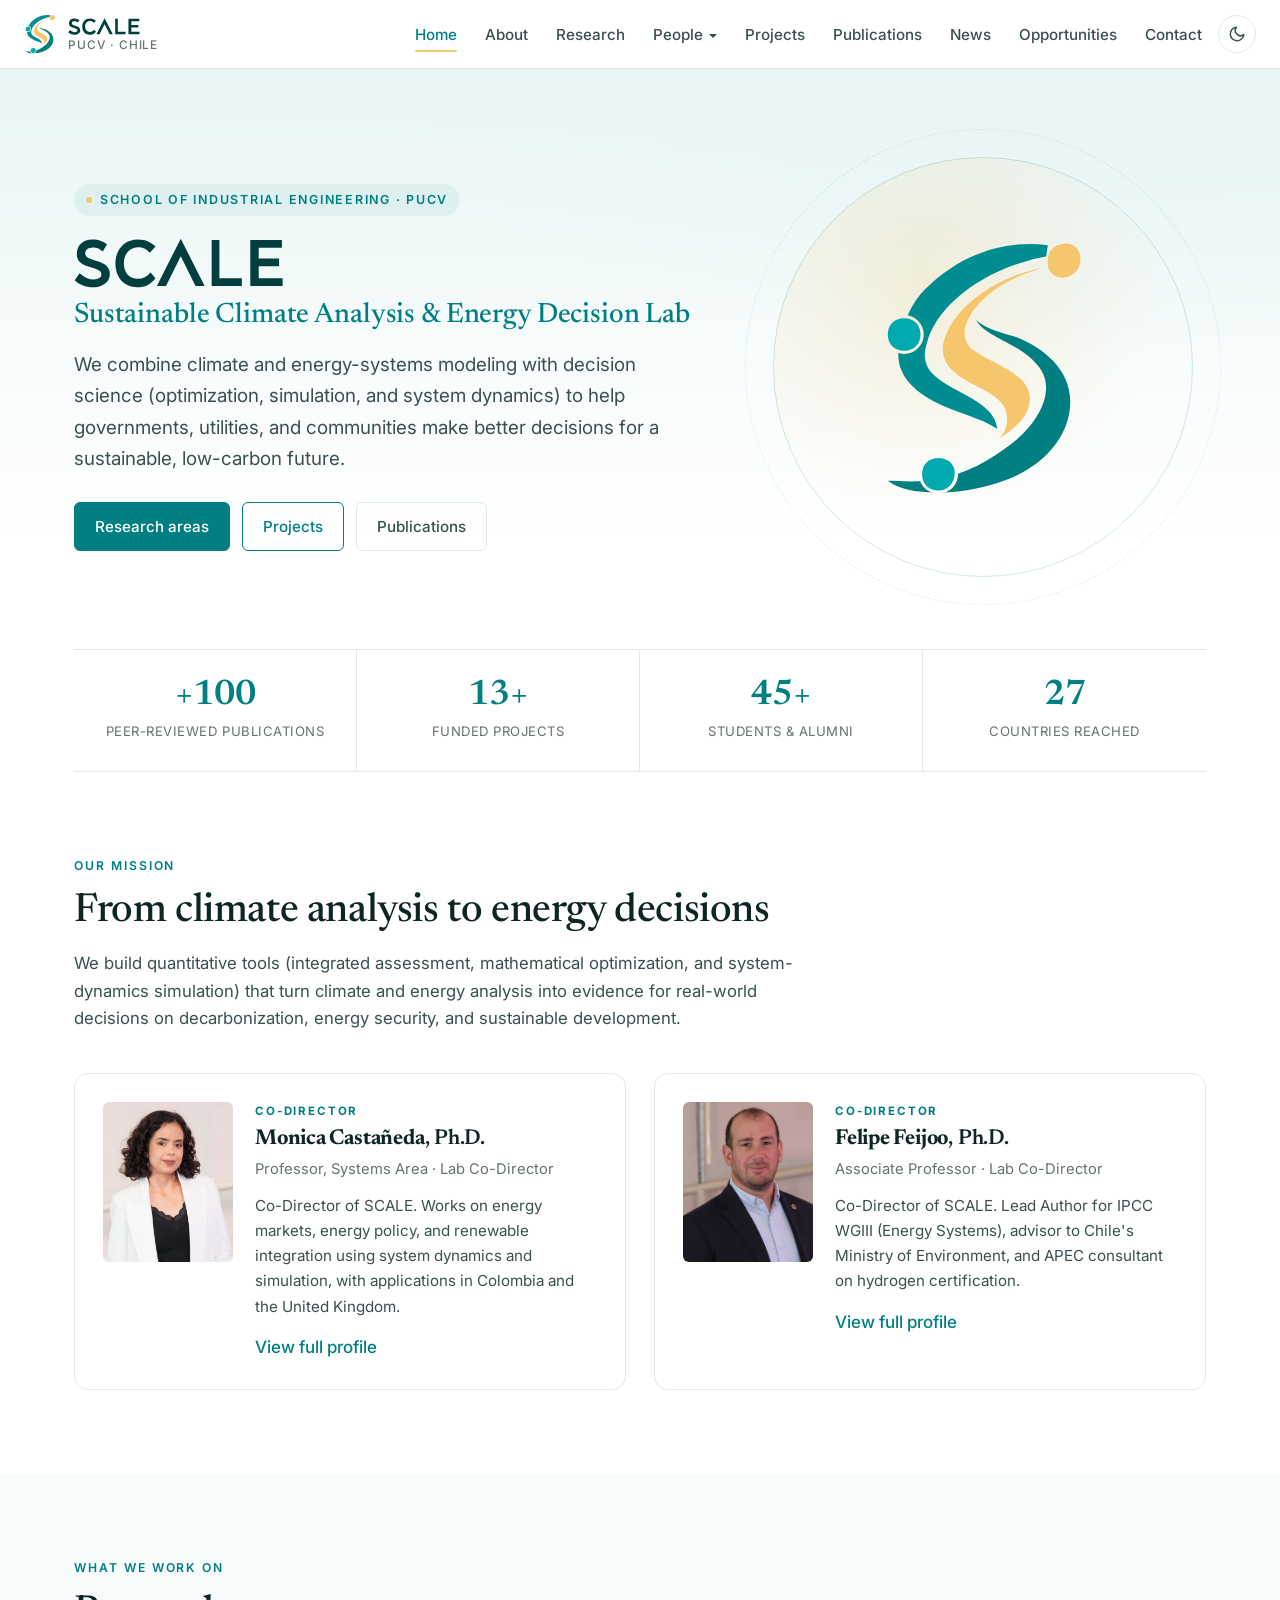
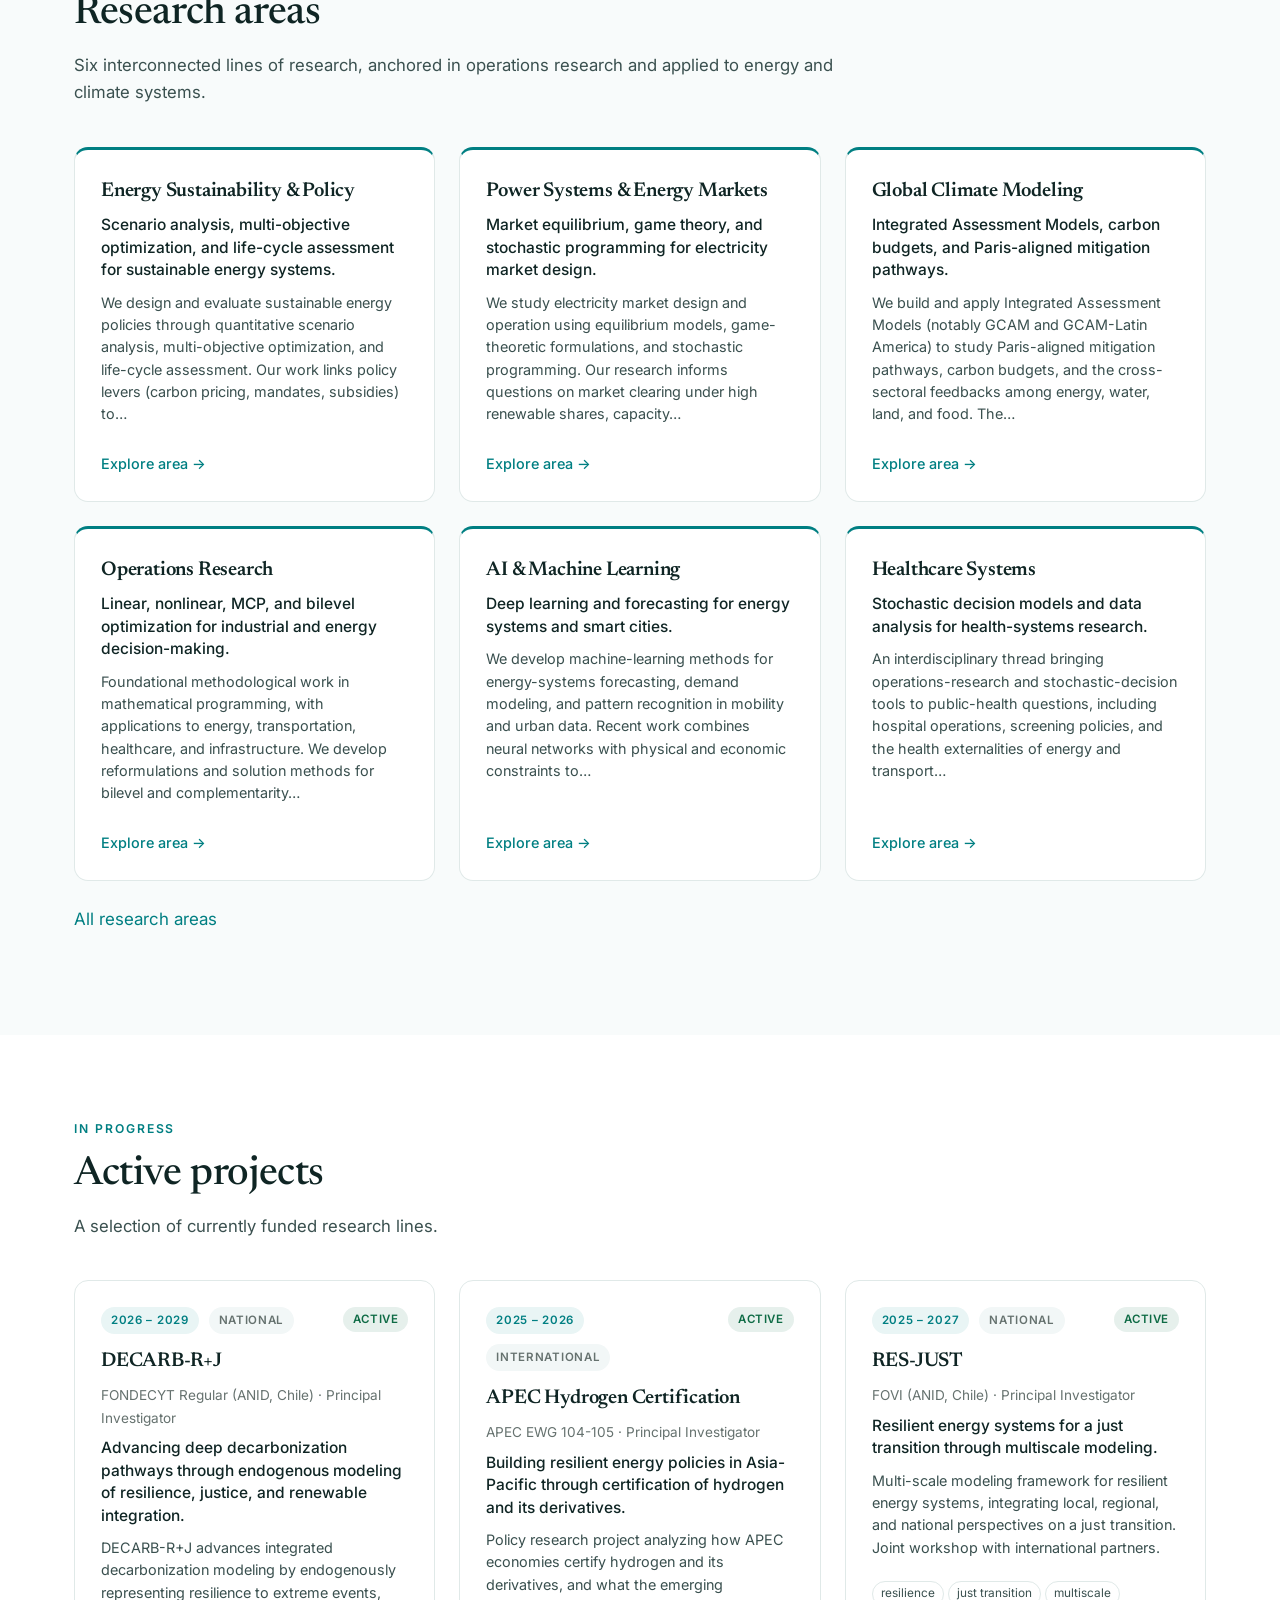
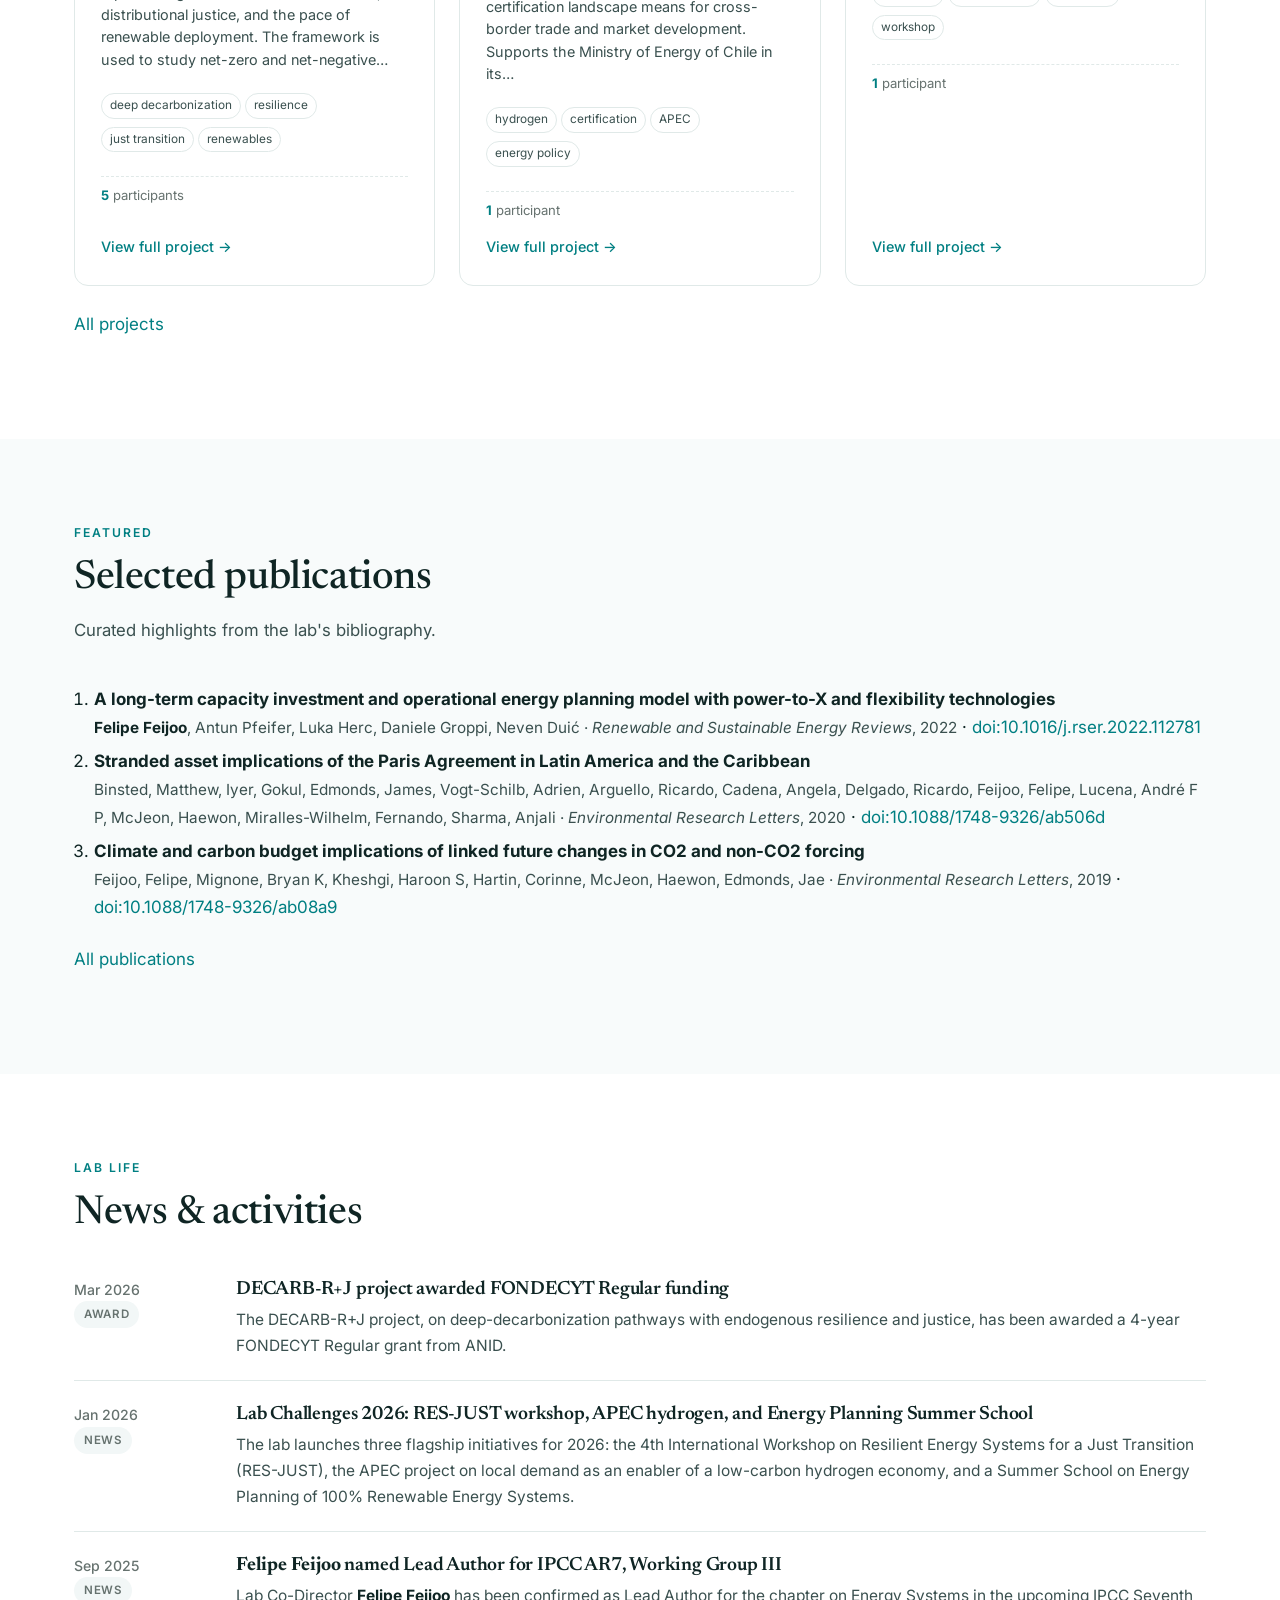
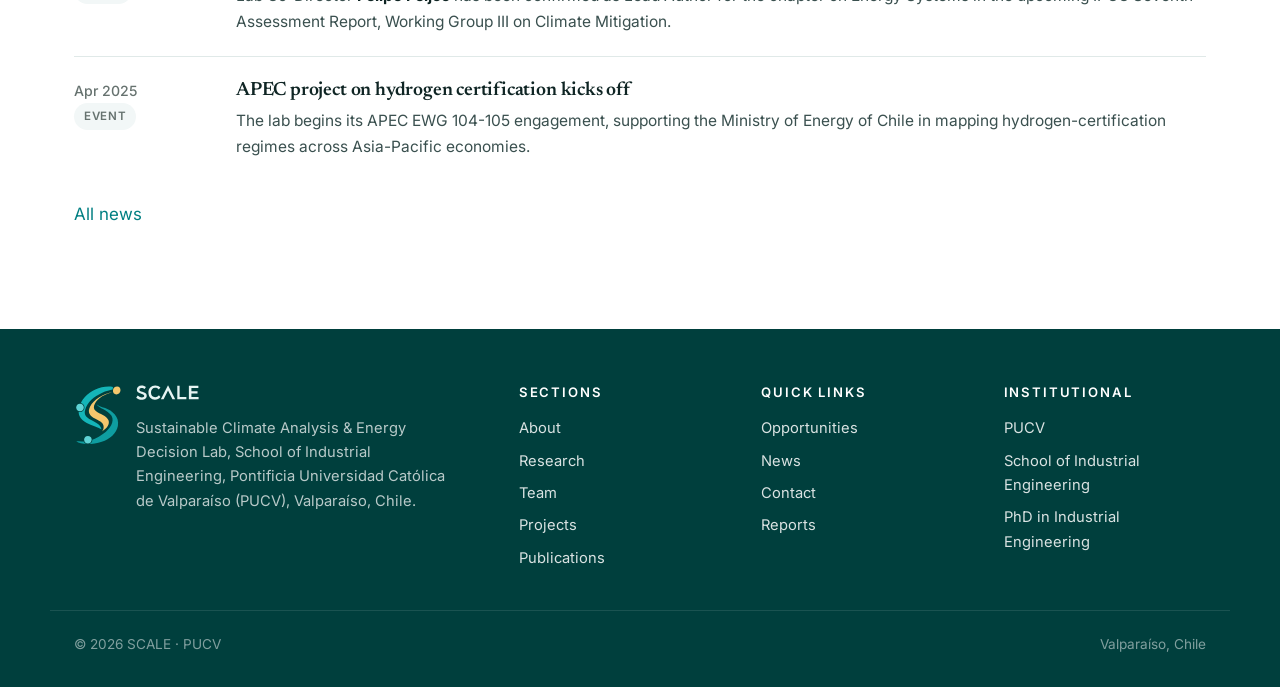
==== index.html @ 0c789cd9 "Compact collaborator/visiting cards; simplify Joaquín's title" ====
<!DOCTYPE html>
<!--
  SCALE | Sustainable Climate Analysis & Energy Decision Lab | Home
  ----------------------------------------------------------
  This is a static, GitHub-Pages-compatible website. To
  update content, edit the JSON / BibTeX files in /data and
  /publications.bib, /reports.bib. See README.md.

  HEADER and FOOTER are inlined on every page (search for
  "BEGIN SITE HEADER" / "BEGIN SITE FOOTER"). If you change
  the nav, update every page or use sed:
    sed -i 's|OLD|NEW|' *.html
-->
<html lang="en">
<head>
  <meta charset="UTF-8" />
  <meta http-equiv="X-UA-Compatible" content="IE=edge" />
  <meta name="viewport" content="width=device-width, initial-scale=1.0" />

  <script>/* Apply the saved or system theme before first paint */(function(){var t;try{t=localStorage.getItem("scale-theme")}catch(e){}if(t!=="light"&&t!=="dark"){t=window.matchMedia&&matchMedia("(prefers-color-scheme: dark)").matches?"dark":"light"}document.documentElement.setAttribute("data-theme",t)})();</script>
  <title>SCALE | Sustainable Climate Analysis &amp; Energy Decision Lab · PUCV, Chile</title>
  <meta name="description" content="SCALE (Sustainable Climate Analysis &amp; Energy Decision Lab) at PUCV, Chile. We turn climate and energy-systems analysis into evidence for better decisions on decarbonization, energy security, and sustainable development." />
  <meta name="author" content="SCALE · PUCV" />

  <meta property="og:title" content="SCALE | Sustainable Climate Analysis &amp; Energy Decision Lab · PUCV" />
  <meta property="og:description" content="Climate and energy analysis for better decisions. Co-Directors: Monica Castañeda and Felipe Feijoo." />
  <meta property="og:type" content="website" />
  <meta property="og:image" content="https://ecsm-lab.github.io/ECSNLAB-website/assets/images/og-image.png" />
  <meta property="og:url" content="https://ecsm-lab.github.io/ECSNLAB-website/" />
  <meta property="og:image:width" content="1200" />
  <meta property="og:image:height" content="630" />
  <meta name="twitter:card" content="summary_large_image" />

  <link rel="icon" type="image/svg+xml" href="assets/images/favicon.svg" />
  <link rel="icon" type="image/png" sizes="32x32" href="assets/images/favicon-32.png" />
  <link rel="apple-touch-icon" href="assets/images/apple-touch-icon.png" />

  <link rel="preconnect" href="https://fonts.googleapis.com" />
  <link rel="preconnect" href="https://fonts.gstatic.com" crossorigin />
  <link href="https://fonts.googleapis.com/css2?family=Newsreader:ital,opsz,wght@0,6..72,400;0,6..72,500;0,6..72,600;1,6..72,400&family=Inter:wght@300;400;500;600;700&family=JetBrains+Mono:wght@400;500&display=swap" rel="stylesheet" />

  <link rel="stylesheet" href="assets/css/style.css?v=20261020b" />
</head>
<body>

<!-- ============== BEGIN SITE HEADER ============== -->
<header class="site-header" id="top">
  <nav class="nav" aria-label="Primary">
    <a class="nav-brand" href="index.html">
      <img class="brand-logo only-light" src="assets/images/logo-mark.svg" alt="" aria-hidden="true" /><img class="brand-logo only-dark" src="assets/images/logo-mark-dark.svg" alt="" aria-hidden="true" />
      <span class="brand-block">
        <span class="brand-name"><img class="brand-wordmark only-light" src="assets/images/wordmark.svg" alt="SCALE" /><img class="brand-wordmark only-dark" src="assets/images/wordmark-dark.svg" alt="SCALE" /></span>
        <span class="brand-sub">PUCV · Chile</span>
      </span>
    </a>
    <button class="nav-toggle" id="nav-toggle" aria-expanded="false" aria-controls="nav-menu" aria-label="Open menu">
      <span></span><span></span><span></span>
    </button>
    <ul class="nav-menu" id="nav-menu">
      <li><a href="index.html">Home</a></li>
      <li><a href="about.html">About</a></li>
      <li><a href="research.html">Research</a></li>
      <li class="has-sub"><a href="team.html" aria-haspopup="true">People<span class="caret" aria-hidden="true"></span></a>
        <ul class="nav-sub">
          <li><a href="team.html">Team</a></li>
          <li><a href="team.html?view=collaborators">Collaborators</a></li>
          <li><a href="team.html?view=visiting">Visiting</a></li>
        </ul>
      </li>
      <li><a href="projects.html">Projects</a></li>
      <li><a href="publications.html">Publications</a></li>
      <li><a href="news.html">News</a></li>
      <li><a href="opportunities.html">Opportunities</a></li>
      <li><a href="contact.html">Contact</a></li>
    </ul>
  </nav>
</header>
<!-- ============== END SITE HEADER ============== -->

<main>

  <!-- ===== HERO ===== -->
  <section class="hero">
    <div class="container hero-grid">
      <div>
        <span class="hero-eyebrow">School of Industrial Engineering · PUCV</span>
        <h1>
          <img class="hero-wordmark only-light" src="assets/images/wordmark.svg" alt="SCALE" /><img class="hero-wordmark only-dark" src="assets/images/wordmark-dark.svg" alt="SCALE" />
          <span class="lab-mark">Sustainable Climate Analysis &amp; Energy Decision Lab</span>
        </h1>
        <p class="hero-lede">
          We combine climate and energy-systems modeling with decision
          science (optimization, simulation, and system dynamics) to help
          governments, utilities, and communities make better decisions for a
          sustainable, low-carbon future.
        </p>
        <div class="hero-actions">
          <a class="btn btn-primary" href="research.html">Research areas</a>
          <a class="btn" href="projects.html">Projects</a>
          <a class="btn btn-ghost" href="publications.html">Publications</a>
        </div>
      </div>
      <div class="hero-art">
        <div class="hero-art-circle">
          <img class="hero-art-logo only-light" src="assets/images/logo-mark.svg" alt="SCALE logo" /><img class="hero-art-logo only-dark" src="assets/images/logo-mark-dark.svg" alt="SCALE logo" />
        </div>
      </div>
    </div>
  </section>

  <!-- ===== STATS ===== -->
  <div class="container" style="padding-top:0;padding-bottom:0">
    <div class="stats" id="stats-strip"></div>
  </div>

  <!-- ===== MISSION + LEADERSHIP ===== -->
  <section class="section">
    <div class="container">
      <div class="section-head">
        <p class="section-eyebrow">Our mission</p>
        <h2 class="section-title">From climate analysis to energy decisions</h2>
        <p class="section-sub">
          We build quantitative tools (integrated assessment, mathematical
          optimization, and system-dynamics simulation) that turn climate and
          energy analysis into evidence for real-world decisions on
          decarbonization, energy security, and sustainable development.
        </p>
      </div>
      <div id="leadership" class="leadership"></div>
    </div>
  </section>

  <!-- ===== RESEARCH AREAS ===== -->
  <section class="section section-alt">
    <div class="container">
      <div class="section-head">
        <p class="section-eyebrow">What we work on</p>
        <h2 class="section-title">Research areas</h2>
        <p class="section-sub">
          Six interconnected lines of research, anchored in operations
          research and applied to energy and climate systems.
        </p>
      </div>
      <div id="home-research-areas" class="cards cols-3"></div>
      <p style="margin-top:24px"><a class="readmore" href="research.html">All research areas</a></p>
    </div>
  </section>

  <!-- ===== FEATURED PROJECTS ===== -->
  <section class="section">
    <div class="container">
      <div class="section-head">
        <p class="section-eyebrow">In progress</p>
        <h2 class="section-title">Active projects</h2>
        <p class="section-sub">
          A selection of currently funded research lines.
        </p>
      </div>
      <div id="home-projects" class="cards"></div>
      <p style="margin-top:24px"><a class="readmore" href="projects.html">All projects</a></p>
    </div>
  </section>

  <!-- ===== SELECTED PUBLICATIONS ===== -->
  <section class="section section-alt">
    <div class="container">
      <div class="section-head">
        <p class="section-eyebrow">Featured</p>
        <h2 class="section-title">Selected publications</h2>
        <p class="section-sub">
          Curated highlights from the lab's bibliography.
        </p>
      </div>
      <div id="selected-papers"></div>
      <p style="margin-top:24px"><a class="readmore" href="publications.html">All publications</a></p>
    </div>
  </section>

  <!-- ===== NEWS ===== -->
  <section class="section">
    <div class="container">
      <div class="section-head">
        <p class="section-eyebrow">Lab life</p>
        <h2 class="section-title">News &amp; activities</h2>
      </div>
      <div id="home-news"></div>
      <p style="margin-top:18px"><a class="readmore" href="news.html">All news</a></p>
    </div>
  </section>

</main>

<!-- ============== BEGIN SITE FOOTER ============== -->
<footer class="site-footer" id="contact">
  <div class="container footer-grid">
    <div class="footer-brand">
      <img class="footer-logo" src="assets/images/logo-mark-dark.svg" alt="" aria-hidden="true" />
      <div>
        <h3><img class="footer-wordmark" src="assets/images/wordmark-dark.svg" alt="SCALE" /></h3>
        <p>Sustainable Climate Analysis &amp; Energy Decision Lab, School of Industrial Engineering, Pontificia Universidad Católica de Valparaíso (PUCV), Valparaíso, Chile.</p>
      </div>
    </div>
    <div>
      <h3>Sections</h3>
      <ul class="foot-links">
        <li><a href="about.html">About</a></li>
        <li><a href="research.html">Research</a></li>
        <li><a href="team.html">Team</a></li>
        <li><a href="projects.html">Projects</a></li>
        <li><a href="publications.html">Publications</a></li>
      </ul>
    </div>
    <div>
      <h3>Quick links</h3>
      <ul class="foot-links">
        <li><a href="opportunities.html">Opportunities</a></li>
        <li><a href="news.html">News</a></li>
        <li><a href="contact.html">Contact</a></li>
        <li><a href="reports.html">Reports</a></li>
      </ul>
    </div>
    <div>
      <h3>Institutional</h3>
      <ul class="foot-links">
        <li><a href="https://www.pucv.cl/" target="_blank" rel="noopener">PUCV</a></li>
        <li><a href="http://eii.pucv.cl/" target="_blank" rel="noopener">School of Industrial Engineering</a></li>
        <li><a href="https://eii.pucv.cl/estudia-con-nosotros/postgrado/doctorado-en-ingenieria-industrial/" target="_blank" rel="noopener">PhD in Industrial Engineering</a></li>
      </ul>
    </div>
  </div>
  <div class="container foot-bottom">
    <span>© <span id="year"></span> SCALE · PUCV</span>
    <span>Valparaíso, Chile</span>
  </div>
</footer>
<!-- ============== END SITE FOOTER ============== -->

<a href="#top" class="to-top" id="to-top" aria-label="Back to top">↑</a>

<script src="assets/js/main.js?v=20261020b"></script>
<script src="assets/js/bibtex.js?v=20261020b"></script>
<script src="assets/js/renderers.js?v=20261020b"></script>
<script>
(function () {
  if (typeof ECSRender === 'undefined') {
    var html = '<p style="color:#c53030;padding:14px;border-left:3px solid #c53030;background:#fff5f5">' +
      '<strong>renderers.js failed to load.</strong> Hard-refresh with Ctrl+Shift+R, or open ' +
      '<a href="diagnose.html">diagnose.html</a>.</p>';
    var ids = ['stats-strip','leadership','home-research-areas','home-projects','selected-papers','home-news'];
    ids.forEach(function (id) { var el = document.getElementById(id); if (el) el.innerHTML = html; });
    return;
  }
  try {
    ECSRender.stats('#stats-strip');
    ECSRender.leadership('#leadership');
    ECSRender.researchAreas('#home-research-areas', 6);
    ECSRender.projects('#home-projects', { featured: 3 });
    ECSRender.selectedPapers('#selected-papers');
    ECSRender.news('#home-news', 4);
  } catch (e) {
    console.error('[ECS home] render error:', e);
    var el = document.getElementById('leadership');
    if (el) el.innerHTML = '<p style="color:#c53030">Render error: ' + e.message + '</p>';
  }
})();
</script>
</body>
</html>
---- assets/css/style.css ----
/* =========================================================================
   SCALE — main stylesheet
   Modern · minimalist · academic. Palette taken from the SCALE logo:
   deep teal ink, turquoise ribbons and a gold accent. No frameworks;
   vanilla CSS only.
   ========================================================================= */

:root {
  /* Brand palette — pulled from the SCALE logo */
  --brand:        #007F82;     /* turquoise (lower ribbon) — links, buttons */
  --brand-700:    #005E61;     /* hover / dark */
  --brand-900:    #003F3D;     /* deep teal from the wordmark — footer, ink */
  --brand-bright: #00AAAE;     /* light turquoise (nodes) — decorative only */
  --brand-50:     #E9F5F5;     /* tinted backgrounds */
  --brand-100:    #CDE9E9;
  --gold:         #F5C66C;     /* gold ribbon — decorative accents */
  --accent:       #00686B;     /* secondary teal for tags / pills */
  --accent-amber: #8C6214;     /* darkened gold, readable as text on white */

  /* Neutrals (slightly teal-tinted) */
  --ink:          #0F2524;     /* body copy */
  --ink-soft:     #3A504F;     /* secondary copy */
  --ink-muted:    #66726F;
  --line:         #E0E9E8;
  --bg:           #FFFFFF;
  --bg-alt:       #F8FBFB;
  --bg-tint:      #F2F7F7;

  /* Surfaces that need their own value in dark mode */
  --on-brand:     #FFFFFF;     /* text on brand-coloured buttons */
  --header-bg:    rgba(255,255,255,0.96);
  --footer-bg:    var(--brand-900);
  --code-bg:      #0F2524;
  --code-ink:     #E1ECEB;
  --status-active: #0E6B45;

  /* Typography */
  --serif: "Newsreader", Georgia, "Times New Roman", serif;
  --sans:  "Inter", -apple-system, BlinkMacSystemFont, "Segoe UI", Roboto, Oxygen, Cantarell, sans-serif;
  --mono:  "JetBrains Mono", ui-monospace, SFMono-Regular, Menlo, monospace;

  /* Layout */
  --container: 1180px;
  --container-narrow: 880px;
  --radius: 6px;
  --radius-lg: 14px;
  --shadow-sm: 0 1px 2px rgba(15, 37, 36, 0.04), 0 1px 3px rgba(15, 37, 36, 0.06);
  --shadow:    0 4px 14px rgba(15, 37, 36, 0.06), 0 1px 3px rgba(15, 37, 36, 0.04);
}

/* Dark theme. The inline script in each page's <head> sets data-theme on
   <html> from the visitor's saved choice or their system preference. */
:root[data-theme="dark"] {
  color-scheme: dark;
  --brand:        #3CC2C5;
  --brand-700:    #7BD9DB;
  --brand-50:     #12302F;
  --brand-100:    #1C4443;
  --accent:       #5FD3D5;
  --accent-amber: #F5C66C;

  --ink:          #E3EEED;
  --ink-soft:     #B4C6C4;
  --ink-muted:    #8DA19F;
  --line:         #233A39;
  --bg:           #0E1A1A;
  --bg-alt:       #112120;
  --bg-tint:      #172A29;

  --on-brand:     #062625;
  --header-bg:    rgba(14,26,26,0.94);
  --footer-bg:    #072423;
  --code-bg:      #071312;
  --code-ink:     #D5E6E4;
  --status-active: #5FD39A;

  --shadow-sm: 0 1px 2px rgba(0,0,0,0.30), 0 1px 3px rgba(0,0,0,0.25);
  --shadow:    0 4px 14px rgba(0,0,0,0.35), 0 1px 3px rgba(0,0,0,0.25);
}
:root { color-scheme: light; }

/* Dark-mode tweaks for a few decorative surfaces. */
:root[data-theme="dark"] .self { background: linear-gradient(transparent 62%, rgba(60,194,197,0.22) 62%); }
:root[data-theme="dark"] .hero-art-circle { background: radial-gradient(circle at 35% 30%, rgba(20,181,184,0.16), transparent 62%); }
:root[data-theme="dark"] .hero-art-circle::before,
:root[data-theme="dark"] .hero-art-circle::after { border-color: rgba(60,194,197,0.22); }

/* Logo artwork: each image exists in a light and a dark version. */
.only-dark { display: none !important; }
:root[data-theme="dark"] .only-light { display: none !important; }
:root[data-theme="dark"] .only-dark  { display: block !important; }

/* =========================================================================
   Reset & base
   ========================================================================= */
* { box-sizing: border-box; }
html { -webkit-text-size-adjust: 100%; scroll-behavior: smooth; }
body {
  margin: 0;
  background: var(--bg);
  color: var(--ink);
  font-family: var(--sans);
  font-size: 17px;
  line-height: 1.65;
  -webkit-font-smoothing: antialiased;
  text-rendering: optimizeLegibility;
}
img { max-width: 100%; display: block; }
a { color: var(--brand); text-decoration: none; transition: color 0.15s ease; }
a:hover { color: var(--brand-700); text-decoration: underline; text-underline-offset: 3px; }
button { font: inherit; cursor: pointer; }
code, pre { font-family: var(--mono); font-size: 0.92em; }
code { background: var(--bg-tint); padding: 0.1em 0.4em; border-radius: 3px; }

h1, h2, h3, h4, h5 {
  font-family: var(--serif);
  font-weight: 500;
  letter-spacing: -0.01em;
  color: var(--ink);
  line-height: 1.2;
  margin: 0 0 0.5em;
}
h1 { font-size: clamp(2.2rem, 4.2vw + 0.5rem, 3.6rem); font-weight: 500; }
h2 { font-size: clamp(1.7rem, 2vw + 0.7rem, 2.3rem); }
h3 { font-size: clamp(1.25rem, 0.7vw + 1rem, 1.5rem); font-weight: 600; }
h4 { font-size: 1.1rem; font-weight: 600; }
p { margin: 0 0 1em; }

.container { max-width: var(--container); margin: 0 auto; padding: 0 24px; }
.container-narrow { max-width: var(--container-narrow); margin: 0 auto; padding: 0 24px; }

/* In-prose bold for the lab leadership names. The JS adds <strong class="lead-name"> too. */
.lead-name, strong.lead-name { font-weight: 700; color: var(--ink); }

/* =========================================================================
   Site header / nav
   ========================================================================= */
.site-header {
  position: sticky; top: 0; z-index: 60;
  background: var(--header-bg);
  backdrop-filter: saturate(140%) blur(8px);
  -webkit-backdrop-filter: saturate(140%) blur(8px);
  border-bottom: 1px solid var(--line);
}
.nav {
  display: flex; align-items: center; justify-content: space-between;
  gap: 16px; padding: 14px 24px;
}
.nav-brand {
  display: flex; align-items: center; gap: 12px;
  color: var(--ink); text-decoration: none;
}
.nav-brand:hover { text-decoration: none; color: var(--brand); }
.brand-logo { width: 32px; height: 40px; flex: 0 0 32px; }
.brand-block { display: flex; flex-direction: column; line-height: 1.15; }
.brand-name {
  font-family: var(--sans); font-weight: 700;
  font-size: 1.15rem; letter-spacing: 0.12em; color: var(--brand-900);
}
.brand-wordmark { display: block; height: 17px; width: auto; margin: 2px 0 4px; }
.brand-sub {
  font-size: 0.74rem; color: var(--ink-muted); letter-spacing: 0.08em;
  text-transform: uppercase; font-weight: 500;
}

.nav-menu {
  order: 2;
  display: flex; gap: 28px; list-style: none; margin: 0 0 0 auto; padding: 0;
}
.nav-menu a {
  color: var(--ink-soft); font-weight: 500; font-size: 0.95rem;
  padding: 6px 0; position: relative;
  text-decoration: none;
}
.nav-menu a:hover { color: var(--brand); }
.nav-menu a.is-active { color: var(--brand); }
.nav-menu a.is-active::after {
  content: ""; position: absolute; left: 0; right: 0; bottom: -2px;
  height: 2px; background: var(--gold); border-radius: 2px;
}
/* "People" dropdown (Team / Collaborators / Visiting) */
.nav-menu .has-sub { position: relative; }
.nav-menu .caret {
  display: inline-block; margin-left: 6px; vertical-align: 2px;
  border: 4px solid transparent; border-top-color: currentColor; border-bottom: 0;
}
.nav-sub {
  position: absolute; top: calc(100% + 10px); left: -16px; z-index: 60;
  min-width: 180px; margin: 0; padding: 8px 0; list-style: none;
  background: var(--bg); border: 1px solid var(--line); border-radius: 8px;
  box-shadow: var(--shadow-sm);
  opacity: 0; visibility: hidden; transform: translateY(4px);
  transition: opacity 0.15s ease, transform 0.15s ease, visibility 0.15s;
}
.nav-sub::before {
  content: ""; position: absolute; left: 0; right: 0; top: -12px; height: 12px;
}
.has-sub:hover > .nav-sub,
.has-sub:focus-within > .nav-sub { opacity: 1; visibility: visible; transform: none; }
.nav-menu .nav-sub a { display: block; padding: 8px 16px; white-space: nowrap; }
.nav-menu .nav-sub a.is-active::after { display: none; }

.theme-toggle {
  order: 3;
  width: 38px; height: 38px; flex: 0 0 38px;
  display: grid; place-items: center; padding: 0;
  background: transparent; color: var(--ink-soft);
  border: 1px solid var(--line); border-radius: 50%;
  transition: color 0.15s ease, border-color 0.15s ease, background 0.15s ease;
}
.theme-toggle:hover { color: var(--brand); border-color: var(--brand); }
.theme-toggle svg { width: 18px; height: 18px; }
.theme-toggle .icon-sun { display: none; }
:root[data-theme="dark"] .theme-toggle .icon-sun  { display: block; }
:root[data-theme="dark"] .theme-toggle .icon-moon { display: none; }

.nav-toggle {
  display: none; width: 38px; height: 38px;
  background: transparent; border: 1px solid var(--line); border-radius: 6px;
  padding: 0; align-items: center; justify-content: center;
}
.nav-toggle span {
  display: block; width: 18px; height: 2px; background: var(--ink); margin: 2px 0;
}

@media (max-width: 900px) {
  .nav-toggle { display: flex; flex-direction: column; order: 1; }
  .theme-toggle { order: 0; margin-left: auto; }
  .nav-menu {
    position: absolute; top: 100%; left: 0; right: 0;
    flex-direction: column; gap: 0; padding: 8px 0;
    background: var(--bg); border-bottom: 1px solid var(--line);
    box-shadow: var(--shadow-sm);
    transform: translateY(-12px); opacity: 0; pointer-events: none;
    transition: opacity 0.15s ease, transform 0.15s ease;
  }
  .nav-menu.open { opacity: 1; transform: translateY(0); pointer-events: auto; }
  .nav-menu li { border-top: 1px solid var(--line); }
  .nav-menu a { display: block; padding: 14px 24px; }
  .nav-sub {
    position: static; min-width: 0; padding: 0;
    background: transparent; border: 0; border-radius: 0; box-shadow: none;
    opacity: 1; visibility: visible; transform: none;
  }
  .nav-sub::before { display: none; }
  .nav-menu .nav-sub a { padding: 12px 24px 12px 44px; }
}

/* =========================================================================
   Hero
   ========================================================================= */
.hero {
  position: relative;
  padding: 88px 0 72px;
  overflow: hidden;
  background:
    linear-gradient(180deg, var(--brand-50) 0%, transparent 80%),
    radial-gradient(1200px 500px at 90% -10%, rgba(0, 127, 130, 0.10), transparent 70%);
}
.hero-grid {
  display: grid;
  grid-template-columns: minmax(0, 1.4fr) minmax(0, 1fr);
  gap: 60px; align-items: center;
}
.hero-eyebrow {
  display: inline-flex; align-items: center; gap: 8px;
  font-size: 0.78rem; letter-spacing: 0.14em; text-transform: uppercase;
  color: var(--brand); font-weight: 600;
  background: rgba(0,127,130,0.07); padding: 6px 12px; border-radius: 999px;
  margin-bottom: 22px;
}
.hero-eyebrow::before {
  content: ""; width: 6px; height: 6px; border-radius: 50%; background: var(--gold);
}
.hero h1 {
  font-size: clamp(2.4rem, 4.8vw, 3.8rem);
  letter-spacing: -0.02em; margin: 0 0 16px;
}
.hero-wordmark { display: block; height: 0.82em; width: auto; margin-bottom: 4px; }
.hero h1 .lab-mark {
  color: var(--brand); display: block;
  font-size: 0.46em; line-height: 1.25; letter-spacing: -0.005em; margin-top: 10px;
}
.hero-lede {
  font-size: 1.18rem; color: var(--ink-soft); margin-bottom: 28px;
  max-width: 56ch;
}
.hero-actions { display: flex; flex-wrap: wrap; gap: 12px; }
.hero-art {
  display: flex; align-items: center; justify-content: center;
  position: relative;
}
.hero-art-circle {
  width: min(420px, 100%); aspect-ratio: 1; border-radius: 50%;
  background: radial-gradient(circle at 35% 30%, rgba(245,198,108,0.22), transparent 60%);
  display: grid; place-items: center;
  position: relative;
}
.hero-art-circle::before, .hero-art-circle::after {
  content: ""; position: absolute; inset: 0; border-radius: 50%;
  border: 1px solid rgba(0,127,130,0.18);
}
.hero-art-circle::after { inset: -28px; border-style: dashed; opacity: 0.6; }
.hero-art-logo { width: 62%; height: 62%; object-fit: contain; }

@media (max-width: 880px) {
  .hero { padding: 56px 0 48px; }
  .hero-grid { grid-template-columns: 1fr; gap: 36px; }
  .hero-art-circle { width: min(280px, 80%); }
}

/* =========================================================================
   Buttons
   ========================================================================= */
.btn {
  display: inline-flex; align-items: center; gap: 8px;
  padding: 11px 20px; border-radius: var(--radius);
  background: transparent; color: var(--brand);
  border: 1px solid var(--brand); font-weight: 500; font-size: 0.95rem;
  text-decoration: none;
  transition: background 0.15s ease, color 0.15s ease, transform 0.15s ease;
}
.btn:hover { background: var(--brand); color: var(--on-brand); text-decoration: none; }
.btn-primary { background: var(--brand); color: var(--on-brand); }
.btn-primary:hover { background: var(--brand-700); color: var(--on-brand); }
.btn-ghost { border-color: var(--line); color: var(--ink-soft); }
.btn-ghost:hover { background: var(--bg-tint); color: var(--ink); border-color: var(--ink-soft); }
.btn-sm { padding: 8px 14px; font-size: 0.88rem; }

/* =========================================================================
   Sections
   ========================================================================= */
.section { padding: 84px 0; }
.section-alt { background: var(--bg-alt); }
.section-tint { background: var(--brand-50); }
.section-head { margin-bottom: 40px; max-width: 760px; }
.section-eyebrow {
  font-size: 0.76rem; letter-spacing: 0.16em; text-transform: uppercase;
  color: var(--brand); font-weight: 600; margin: 0 0 12px;
}
.section-title {
  margin: 0 0 14px; font-size: clamp(1.8rem, 2vw + 0.9rem, 2.5rem);
}
.section-sub { color: var(--ink-soft); font-size: 1.05rem; max-width: 70ch; }
.sub-title {
  font-family: var(--serif); font-weight: 600; font-size: 1.35rem;
  margin: 32px 0 16px; color: var(--ink);
}

@media (max-width: 700px) {
  .section { padding: 60px 0; }
}

/* =========================================================================
   Stats strip
   ========================================================================= */
.stats {
  display: grid; grid-auto-flow: column; grid-auto-columns: 1fr;
  gap: 0; border-top: 1px solid var(--line); border-bottom: 1px solid var(--line);
  background: var(--bg);
}
.stat {
  padding: 28px 20px; text-align: center; border-right: 1px solid var(--line);
}
.stat:last-child { border-right: none; }
.stat-value {
  font-family: var(--serif); font-size: 2.2rem; font-weight: 600;
  color: var(--brand); line-height: 1;
}
.stat-label {
  margin-top: 8px; font-size: 0.82rem; color: var(--ink-muted);
  letter-spacing: 0.04em; text-transform: uppercase;
}
@media (max-width: 700px) {
  .stats { grid-template-columns: repeat(2, 1fr); grid-auto-flow: row; }
  .stat:nth-child(2n) { border-right: none; }
  .stat:not(:nth-last-child(-n+2)) { border-bottom: 1px solid var(--line); }
}

/* =========================================================================
   Cards (research areas, projects, members)
   ========================================================================= */
.cards {
  display: grid; grid-template-columns: repeat(auto-fit, minmax(280px, 1fr));
  gap: 24px;
}
.team-section .cards { grid-template-columns: repeat(auto-fill, minmax(280px, 1fr)); }
.cards.cols-3 { grid-template-columns: repeat(3, 1fr); }
.cards.cols-2 { grid-template-columns: repeat(2, 1fr); }
@media (max-width: 900px) { .cards.cols-3, .cards.cols-2 { grid-template-columns: 1fr; } }

.card {
  background: var(--bg);
  border: 1px solid var(--line);
  border-radius: var(--radius-lg);
  padding: 26px;
  transition: transform 0.18s ease, box-shadow 0.18s ease, border-color 0.18s ease;
  display: flex; flex-direction: column;
  position: relative; overflow: hidden;
}
.card:hover { box-shadow: var(--shadow); transform: translateY(-2px); border-color: var(--brand-100); }
.card a { color: inherit; }
.card a:hover { text-decoration: none; color: var(--brand); }

.card h4 {
  font-family: var(--serif); font-size: 1.25rem; font-weight: 600;
  margin: 6px 0 10px; line-height: 1.3;
}
.card p { color: var(--ink-soft); font-size: 0.97rem; margin: 0 0 12px; }

.card-meta { display: flex; align-items: center; gap: 10px; flex-wrap: wrap; }
.tag {
  display: inline-flex; align-items: center;
  font-size: 0.72rem; font-weight: 600; letter-spacing: 0.06em; text-transform: uppercase;
  color: var(--brand); background: var(--brand-50);
  padding: 4px 10px; border-radius: 999px;
}
.tag.tag-accent { color: var(--accent); background: rgba(0, 104, 107, 0.10); }
.tag.tag-amber  { color: var(--accent-amber); background: rgba(245, 198, 108, 0.24); }
.tag.tag-neutral { color: var(--ink-muted); background: var(--bg-tint); }

.status {
  font-size: 0.72rem; font-weight: 600; padding: 3px 10px; border-radius: 999px;
  letter-spacing: 0.05em; text-transform: uppercase;
}
.status-active   { color: var(--status-active); background: rgba(14, 107, 69, 0.10); }
.status-done     { color: var(--ink-muted); background: var(--bg-tint); }
.status-review   { color: var(--accent-amber); background: rgba(245, 198, 108, 0.24); }
.status-example  { color: #6B5B95; background: rgba(107, 91, 149, 0.10); }

.pill {
  display: inline-flex; align-items: center;
  font-size: 0.72rem; font-weight: 600;
  padding: 3px 8px; border-radius: 4px;
  background: var(--bg-tint); color: var(--ink-muted);
  border: 1px solid var(--line);
}
.pill.deg-phd { color: var(--brand); background: var(--brand-50); border-color: var(--brand-100); }
.pill.deg-msc { color: var(--accent); background: rgba(0, 104, 107, 0.08); border-color: rgba(0, 104, 107, 0.20); }

.card .card-foot {
  margin-top: auto; padding-top: 14px;
  display: flex; gap: 14px; align-items: center;
}
.card .readmore {
  display: inline-flex; align-items: center; gap: 4px;
  color: var(--brand); font-weight: 500; font-size: 0.9rem;
  text-decoration: none;
}
.card .readmore:hover { color: var(--brand-700); }
.card .readmore::after { content: "→"; transition: transform 0.15s ease; }
.card:hover .readmore::after { transform: translateX(3px); }

/* Research-area cards: a small accent stripe at the top */
.area-card { border-top: 3px solid var(--brand); padding-top: 22px; }
.area-card .area-count {
  font-size: 0.85rem; color: var(--ink-muted); margin-bottom: 8px;
}

/* Project cards */
.project-card .card-head-top {
  display: flex; justify-content: space-between; align-items: flex-start;
  gap: 12px; margin-bottom: 8px;
}
.project-card .card-src { font-size: 0.85rem; color: var(--ink-muted); margin: 0 0 8px; }
.project-card .card-tagline {
  font-size: 0.97rem; color: var(--ink); font-weight: 500;
  margin: 0 0 10px; line-height: 1.45;
}
.project-card .card-abstract {
  font-size: 0.9rem; color: var(--ink-soft); margin: 0 0 8px;
  line-height: 1.55;
}
.project-card .card-team-count {
  font-size: 0.82rem; color: var(--ink-muted);
  margin: 8px 0 0; padding-top: 8px;
  border-top: 1px dashed var(--line);
}
.project-card .card-team-count strong { color: var(--brand); }

/* Research-area cards */
.area-card .area-tagline {
  font-size: 0.97rem; color: var(--ink); font-weight: 500;
  margin: 0 0 10px; line-height: 1.45;
}
.area-card .area-desc {
  font-size: 0.9rem; color: var(--ink-soft); margin: 0 0 12px;
  line-height: 1.55;
}
.area-card .area-methods {
  margin: 8px 0 4px; padding-top: 10px;
  border-top: 1px dashed var(--line);
  font-size: 0.82rem;
}
.area-card .area-methods-label {
  display: block; color: var(--ink-muted); font-weight: 600;
  letter-spacing: 0.04em; text-transform: uppercase;
  font-size: 0.72rem; margin-bottom: 6px;
}

/* Member cards — extra fields for students/alumni */
.member-card .member-thesis {
  font-size: 0.85rem; color: var(--ink-soft);
  margin: 10px 0 6px; line-height: 1.5;
  padding-top: 10px; border-top: 1px dashed var(--line);
  text-align: left;
}
.member-card .member-thesis strong { color: var(--ink); }
.member-card .member-now {
  font-size: 0.82rem; color: var(--ink-muted);
  margin: 6px 0 0; line-height: 1.5; text-align: left;
}
.member-card .member-now strong { color: var(--brand); }
.member-card .member-topics {
  font-size: 0.82rem; color: var(--ink-muted);
  margin: 8px 0 0; padding-top: 8px;
  border-top: 1px dashed var(--line);
}

/* Member cards */
.member-card { text-align: center; padding: 24px 20px; }
.member-photo {
  width: 110px; height: 110px; border-radius: 50%; object-fit: cover;
  margin: 0 auto 14px; background: var(--bg-tint);
  border: 2px solid var(--brand-50);
}
.member-photo-fallback {
  display: grid; place-items: center; color: var(--brand);
  font-family: var(--serif); font-size: 2.2rem; font-weight: 500;
}
.member-card h4 { margin: 4px 0 4px; font-size: 1.1rem; }
.member-role {
  font-size: 0.78rem; letter-spacing: 0.06em; text-transform: uppercase;
  color: var(--ink-muted); font-weight: 600;
}
.member-affil { font-size: 0.88rem; color: var(--ink-soft); margin-top: 8px; }

/* Compact cards (Collaborators / Visiting views) */
.team-section .cards.cards-compact {
  grid-template-columns: repeat(auto-fill, minmax(200px, 1fr)); gap: 16px;
}
.cards-compact .member-card { padding: 16px 14px; }
.cards-compact .member-photo { width: 64px; height: 64px; margin-bottom: 10px; }
.cards-compact .member-photo-fallback { font-size: 1.4rem; }
.cards-compact .member-card h4 { font-size: 0.98rem; }
.cards-compact .member-role { font-size: 0.7rem; }
.cards-compact .member-affil { font-size: 0.8rem; margin-top: 6px; }
.cards-compact .member-card .member-topics { font-size: 0.76rem; }
.cards-compact .card-foot { padding-top: 10px; }
.cards-compact .readmore { font-size: 0.82rem; }

/* =========================================================================
   Leadership block (home)
   ========================================================================= */
.leadership {
  display: grid; grid-template-columns: repeat(2, 1fr); gap: 28px;
}
@media (max-width: 800px) { .leadership { grid-template-columns: 1fr; } }
.leader {
  display: grid; grid-template-columns: 130px 1fr; gap: 22px;
  padding: 28px; border: 1px solid var(--line); border-radius: var(--radius-lg);
  background: var(--bg);
}
.leader-photo {
  width: 130px; height: 160px; border-radius: var(--radius);
  object-fit: cover; background: var(--bg-tint);
}
.leader-photo-fallback {
  display: grid; place-items: center;
  font-family: var(--serif); color: var(--brand);
  font-size: 2.6rem; font-weight: 500;
}
.leader-role {
  font-size: 0.72rem; letter-spacing: 0.16em; text-transform: uppercase;
  color: var(--brand); font-weight: 700; margin: 0 0 6px;
}
.leader-name { font-size: 1.35rem; font-family: var(--serif); font-weight: 600; margin: 0 0 4px; }
.leader-title { font-size: 0.92rem; color: var(--ink-muted); margin: 0 0 12px; }
.leader-bio { font-size: 0.95rem; color: var(--ink-soft); margin: 0 0 14px; }
.leader a { font-weight: 500; }
@media (max-width: 540px) {
  .leader { grid-template-columns: 1fr; text-align: left; }
  .leader-photo { width: 110px; height: 130px; }
}

/* =========================================================================
   Tabs (publications / projects / supervision filters)
   ========================================================================= */
.tabs {
  display: flex; flex-wrap: wrap; gap: 4px;
  border-bottom: 1px solid var(--line);
  margin-bottom: 24px;
}
.tab {
  background: transparent; border: none;
  padding: 10px 16px; font-size: 0.95rem; color: var(--ink-soft);
  font-weight: 500; border-bottom: 2px solid transparent;
  margin-bottom: -1px; cursor: pointer;
}
.tab:hover { color: var(--brand); }
.tab.is-active { color: var(--brand); border-bottom-color: var(--brand); }
.tabs .grants-count, .tabs .pub-count {
  margin-left: auto; align-self: center;
  font-size: 0.85rem; color: var(--ink-muted);
}

/* =========================================================================
   Publications
   ========================================================================= */
.pub-filters {
  display: flex; flex-wrap: wrap; gap: 12px; align-items: center;
  margin: 14px 0 24px;
}
.pub-filters input, .pub-filters select {
  font: inherit; font-size: 0.95rem; padding: 9px 12px;
  border: 1px solid var(--line); border-radius: var(--radius);
  background: var(--bg); color: var(--ink);
  min-width: 140px;
}
.pub-filters input { flex: 1 1 320px; }
.pub-filters input:focus, .pub-filters select:focus {
  outline: none; border-color: var(--brand); box-shadow: 0 0 0 3px var(--brand-50);
}
.pub-count { font-size: 0.88rem; color: var(--ink-muted); }

.pub-subsection { margin-top: 32px; }
.pub-subsection-note { color: var(--ink-soft); font-size: 0.95rem; margin: -6px 0 16px; }

.pub-year-group { margin-bottom: 22px; }
.pub-year-group h3 {
  font-family: var(--sans); font-size: 0.85rem; font-weight: 700;
  color: var(--ink-muted); letter-spacing: 0.12em; text-transform: uppercase;
  border-top: 1px solid var(--line); padding-top: 12px; margin: 0 0 14px;
}
.pub-item {
  border-left: 3px solid var(--line); padding: 8px 0 8px 18px;
  margin-bottom: 14px;
  transition: border-color 0.15s ease;
}
.pub-item.is-open { border-left-color: var(--brand); }
.pub-title { margin: 0 0 4px; }
.pub-title-btn {
  background: none; border: none; padding: 0; text-align: left;
  font-family: var(--serif); font-size: 1.05rem; font-weight: 500;
  color: var(--ink); line-height: 1.4; width: 100%;
  display: flex; align-items: flex-start; gap: 8px;
}
.pub-title-btn:hover { color: var(--brand); }
.pub-caret {
  display: inline-block; width: 18px; flex: 0 0 18px;
  color: var(--ink-muted); font-weight: 600;
}
.pub-authors { margin: 4px 0 2px; font-size: 0.95rem; color: var(--ink-soft); }
.pub-venue   { margin: 0; font-size: 0.9rem; color: var(--ink-muted); }
.pub-venue em { font-style: italic; }
.pub-badges { display: inline-flex; gap: 6px; margin-bottom: 4px; }
.pub-badges .pill { font-size: 0.7rem; padding: 2px 8px; }
.pub-detail { margin-top: 12px; padding: 14px; background: var(--bg-tint); border-radius: var(--radius); }
.pub-abstract { margin: 0 0 8px; font-size: 0.95rem; color: var(--ink-soft); }
.pub-abstract-missing { color: var(--ink-muted); font-style: italic; }
.pub-keywords { margin: 8px 0 12px; }
.pub-keywords .kw {
  display: inline-block; font-size: 0.74rem; color: var(--ink-soft);
  background: var(--bg); padding: 2px 8px; border-radius: 999px;
  margin-right: 4px; margin-bottom: 4px;
  border: 1px solid var(--line);
}
.pub-detail-links { display: flex; flex-wrap: wrap; gap: 14px; margin: 8px 0; font-size: 0.9rem; }
.pub-link { font-weight: 500; }
.pub-links { margin-top: 8px; }
.pub-links button {
  background: var(--bg); border: 1px solid var(--line); border-radius: var(--radius);
  padding: 6px 12px; font-size: 0.85rem; color: var(--ink-soft);
}
.pub-links button:hover { border-color: var(--brand); color: var(--brand); }
.pub-bibtex {
  display: none; margin-top: 8px; background: var(--code-bg); color: var(--code-ink);
  padding: 14px; border-radius: var(--radius); overflow-x: auto;
  font-size: 0.82rem;
}
.pub-bibtex.open { display: block; }
.pub-bibtex pre { margin: 0; white-space: pre; }
.pub-empty, .loading {
  color: var(--ink-muted); font-style: italic; padding: 12px 0;
}
.self {
  font-weight: 700; color: var(--ink);
  background: linear-gradient(transparent 60%, var(--brand-50) 60%);
  padding: 0 2px;
}

/* =========================================================================
   Profile / detail pages (member, project, area)
   ========================================================================= */
.detail-hero {
  background: var(--brand-50);
  padding: 60px 0 48px; border-bottom: 1px solid var(--line);
}
.breadcrumb {
  font-size: 0.85rem; color: var(--ink-muted); margin-bottom: 16px;
}
.breadcrumb a { color: var(--ink-muted); }
.breadcrumb a:hover { color: var(--brand); }

.profile-grid {
  display: grid; grid-template-columns: 220px 1fr; gap: 40px;
  align-items: start; margin-bottom: 8px;
}
@media (max-width: 700px) { .profile-grid { grid-template-columns: 1fr; gap: 24px; } }
.profile-photo {
  width: 220px; height: 280px; border-radius: var(--radius-lg);
  object-fit: cover; background: var(--bg);
  border: 1px solid var(--line);
}
.profile-photo-fallback {
  display: grid; place-items: center;
  font-family: var(--serif); color: var(--brand);
  font-size: 3.6rem; font-weight: 500;
}
.profile-eyebrow {
  font-size: 0.78rem; letter-spacing: 0.14em; text-transform: uppercase;
  color: var(--brand); font-weight: 700;
}
.profile-name { margin: 8px 0 6px; font-size: 2.4rem; font-weight: 500; }
.profile-title { color: var(--ink-soft); font-size: 1.1rem; margin: 0 0 16px; }
.profile-meta {
  display: flex; flex-wrap: wrap; gap: 8px 18px;
  font-size: 0.92rem; color: var(--ink-soft);
  margin-bottom: 16px;
}
.profile-meta strong { color: var(--ink); }

.detail-body {
  display: grid; grid-template-columns: minmax(0, 2fr) minmax(0, 1fr);
  gap: 56px; margin-top: 24px;
}
@media (max-width: 900px) { .detail-body { grid-template-columns: 1fr; gap: 36px; } }
.detail-body h3 { margin-top: 32px; }
.detail-body h3:first-child { margin-top: 0; }
.aside-block {
  background: var(--bg-alt); border: 1px solid var(--line);
  border-radius: var(--radius-lg); padding: 22px;
  margin-bottom: 18px; font-size: 0.95rem;
}
.aside-block h4 {
  font-family: var(--sans); font-size: 0.78rem;
  letter-spacing: 0.14em; text-transform: uppercase;
  color: var(--ink-muted); font-weight: 700; margin: 0 0 10px;
}
.aside-block ul { padding: 0; margin: 0; list-style: none; }
.aside-block li { padding: 4px 0; }
.aside-block li + li { border-top: 1px solid var(--line); }

/* objectives / methodology lists in body */
.bullets { padding-left: 20px; margin: 0 0 16px; }
.bullets li { margin: 6px 0; }

/* =========================================================================
   Footer
   ========================================================================= */
.site-footer {
  background: var(--footer-bg);
  color: rgba(255,255,255,0.72);
  padding: 56px 0 32px;
  margin-top: 0;
}
.site-footer h3 {
  color: #fff; font-family: var(--sans); font-weight: 600;
  font-size: 0.82rem; letter-spacing: 0.14em; text-transform: uppercase;
  margin: 0 0 16px;
}
.site-footer a { color: rgba(255,255,255,0.85); }
.site-footer a:hover { color: #fff; }
.footer-grid {
  display: grid; grid-template-columns: 2fr 1fr 1fr 1fr; gap: 40px;
  padding-bottom: 32px; border-bottom: 1px solid rgba(255,255,255,0.1);
}
@media (max-width: 900px) { .footer-grid { grid-template-columns: 1fr 1fr; } }
@media (max-width: 540px) { .footer-grid { grid-template-columns: 1fr; gap: 28px; } }
.footer-brand {
  display: flex; align-items: flex-start; gap: 14px;
}
.footer-logo { width: 48px; height: 60px; flex: 0 0 48px; }
.footer-wordmark { display: block; height: 15px; width: auto; }
.footer-brand p { color: rgba(255,255,255,0.72); font-size: 0.92rem; margin: 6px 0 0; max-width: 36ch; }
.foot-links { list-style: none; padding: 0; margin: 0; }
.foot-links li { margin-bottom: 8px; font-size: 0.92rem; }
.foot-bottom {
  padding-top: 22px; display: flex; flex-wrap: wrap; gap: 16px;
  justify-content: space-between; font-size: 0.85rem;
  color: rgba(255,255,255,0.5);
}

/* =========================================================================
   Misc
   ========================================================================= */
.to-top {
  position: fixed; right: 20px; bottom: 20px;
  width: 44px; height: 44px; border-radius: 50%;
  background: var(--brand); color: var(--on-brand);
  display: grid; place-items: center;
  text-decoration: none; font-size: 1.2rem;
  box-shadow: var(--shadow);
  opacity: 0; pointer-events: none;
  transition: opacity 0.18s ease, transform 0.18s ease;
}
.to-top:hover { background: var(--brand-700); color: var(--on-brand); text-decoration: none; }
.to-top.visible { opacity: 1; pointer-events: auto; }

.timeline { padding: 0; margin: 0 0 16px; list-style: none; }
.timeline li {
  display: grid; grid-template-columns: 160px 1fr; gap: 22px;
  padding: 12px 0; border-top: 1px solid var(--line);
  font-size: 0.95rem;
}
.tl-when { color: var(--ink-muted); font-weight: 500; }
.tl-what { color: var(--ink); }
@media (max-width: 600px) { .timeline li { grid-template-columns: 1fr; gap: 4px; } }

.divider { border: none; border-top: 1px solid var(--line); margin: 36px 0; }

/* Reveal-on-scroll — only applied to sections that are static in the HTML.
   Dynamically-rendered sections (inside #project-root, #member-root,
   #area-root, #topic-root) are always visible, because the IntersectionObserver
   runs before they exist in the DOM. */
.section { opacity: 0; transform: translateY(12px); transition: opacity 0.5s ease, transform 0.5s ease; }
.section.in-view { opacity: 1; transform: translateY(0); }
.hero { opacity: 1; transform: none; } /* always visible */
#project-root .section,
#member-root  .section,
#area-root    .section,
#topic-root   .section { opacity: 1; transform: none; }

/* Highlighted prose */
.callout {
  padding: 20px 24px; border-left: 3px solid var(--brand);
  background: var(--brand-50); border-radius: 0 var(--radius) var(--radius) 0;
  font-size: 1rem; color: var(--ink);
  margin: 24px 0;
}

/* News / activity items */
.news-item {
  display: grid; grid-template-columns: 140px 1fr; gap: 22px;
  padding: 22px 0; border-top: 1px solid var(--line);
}
.news-item:first-child { border-top: none; padding-top: 0; }
.news-date { color: var(--ink-muted); font-size: 0.88rem; font-weight: 500; }
.news-title { font-family: var(--serif); font-size: 1.2rem; font-weight: 600; margin: 0 0 6px; }
.news-summary { color: var(--ink-soft); font-size: 0.97rem; margin: 0; }
@media (max-width: 600px) { .news-item { grid-template-columns: 1fr; gap: 6px; } }

/* Print-friendly */
@media print {
  .site-header, .site-footer, .to-top, .nav-toggle, .theme-toggle { display: none; }
  body { color: #000; }
  .section { padding: 24px 0; opacity: 1; transform: none; }
}
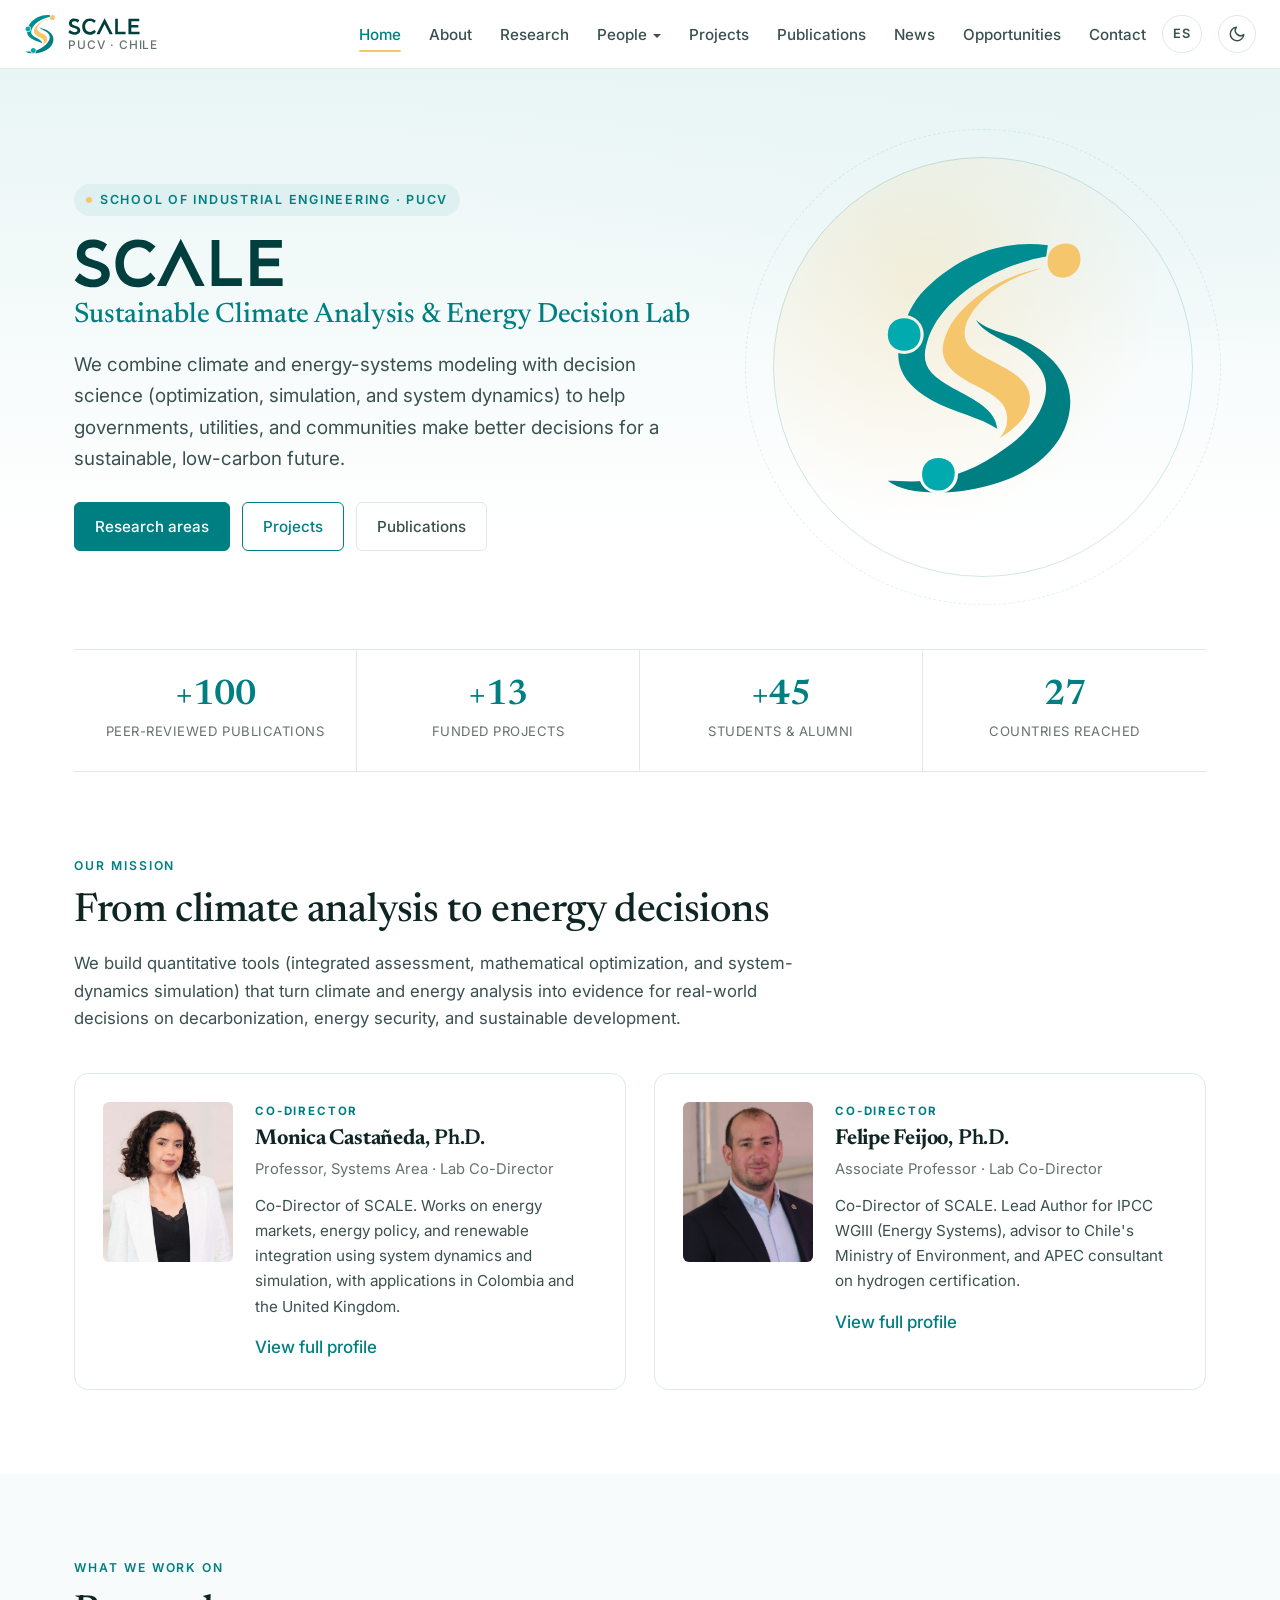
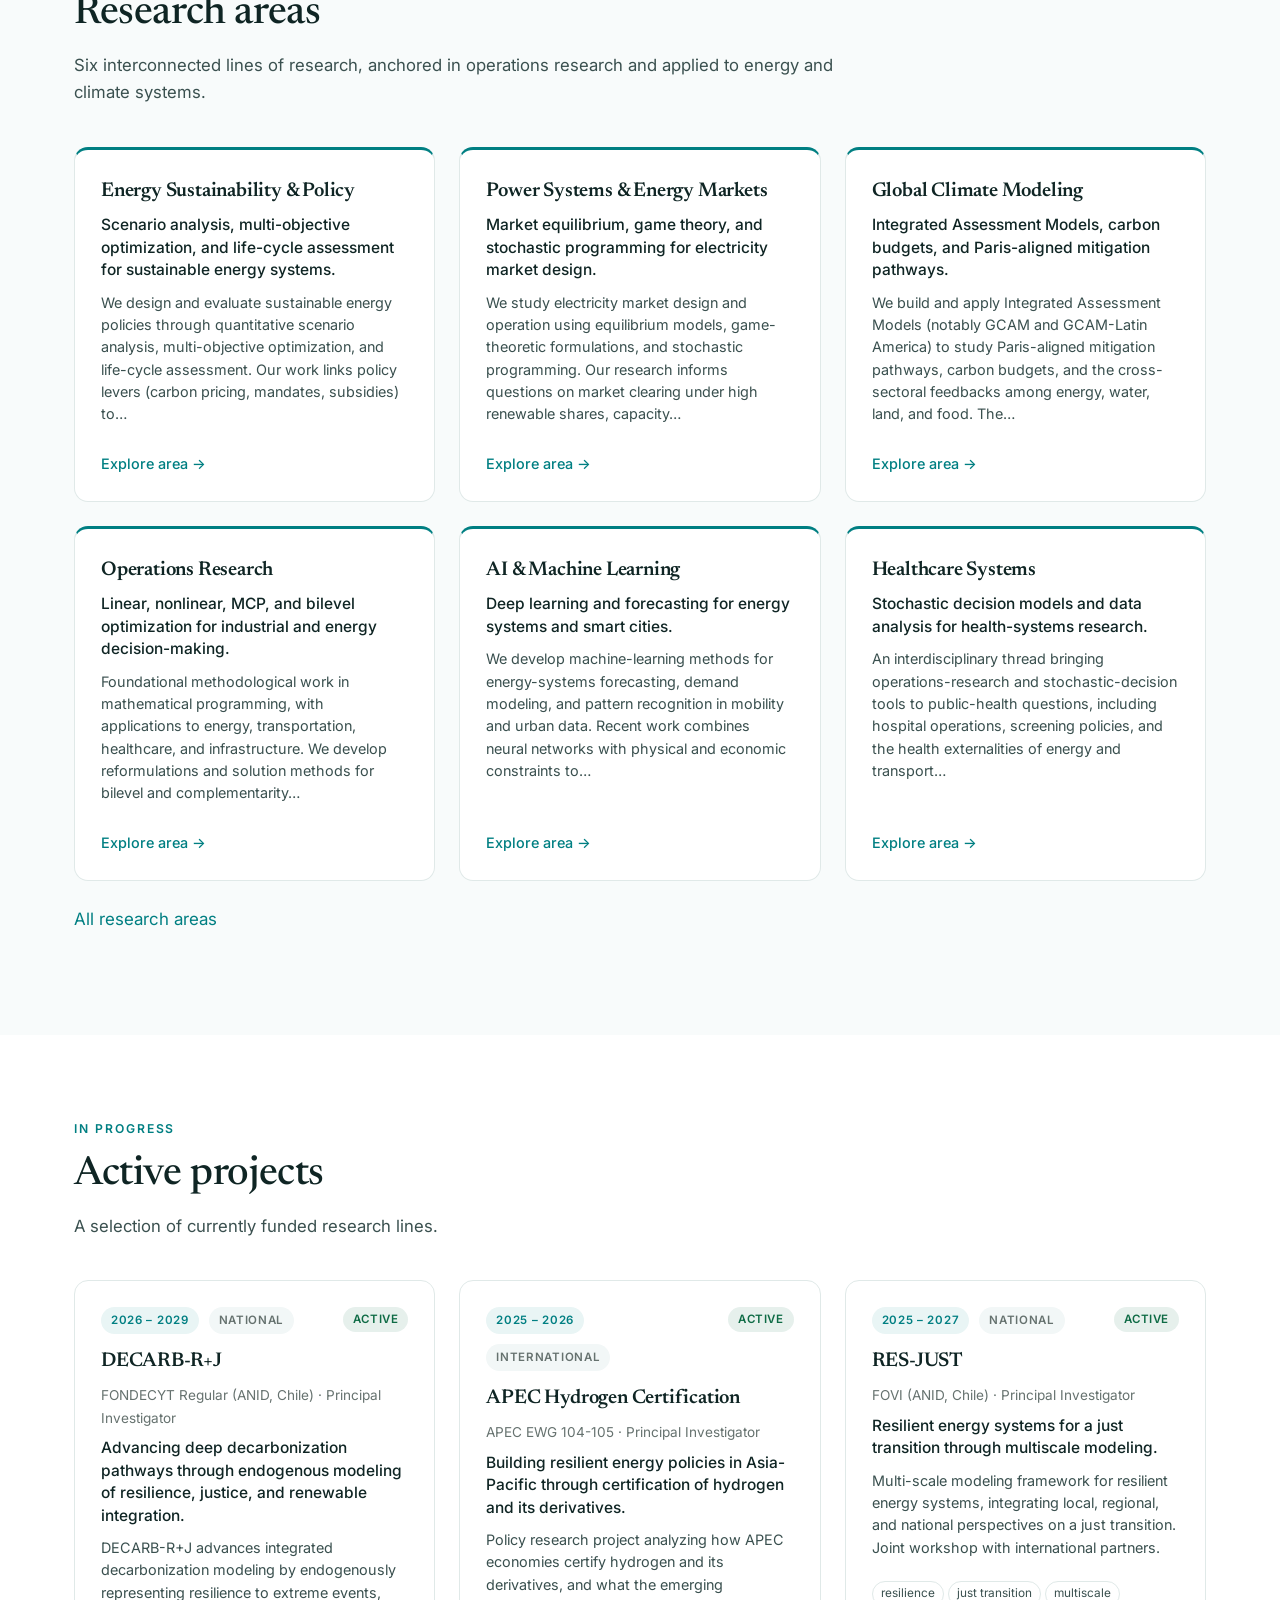
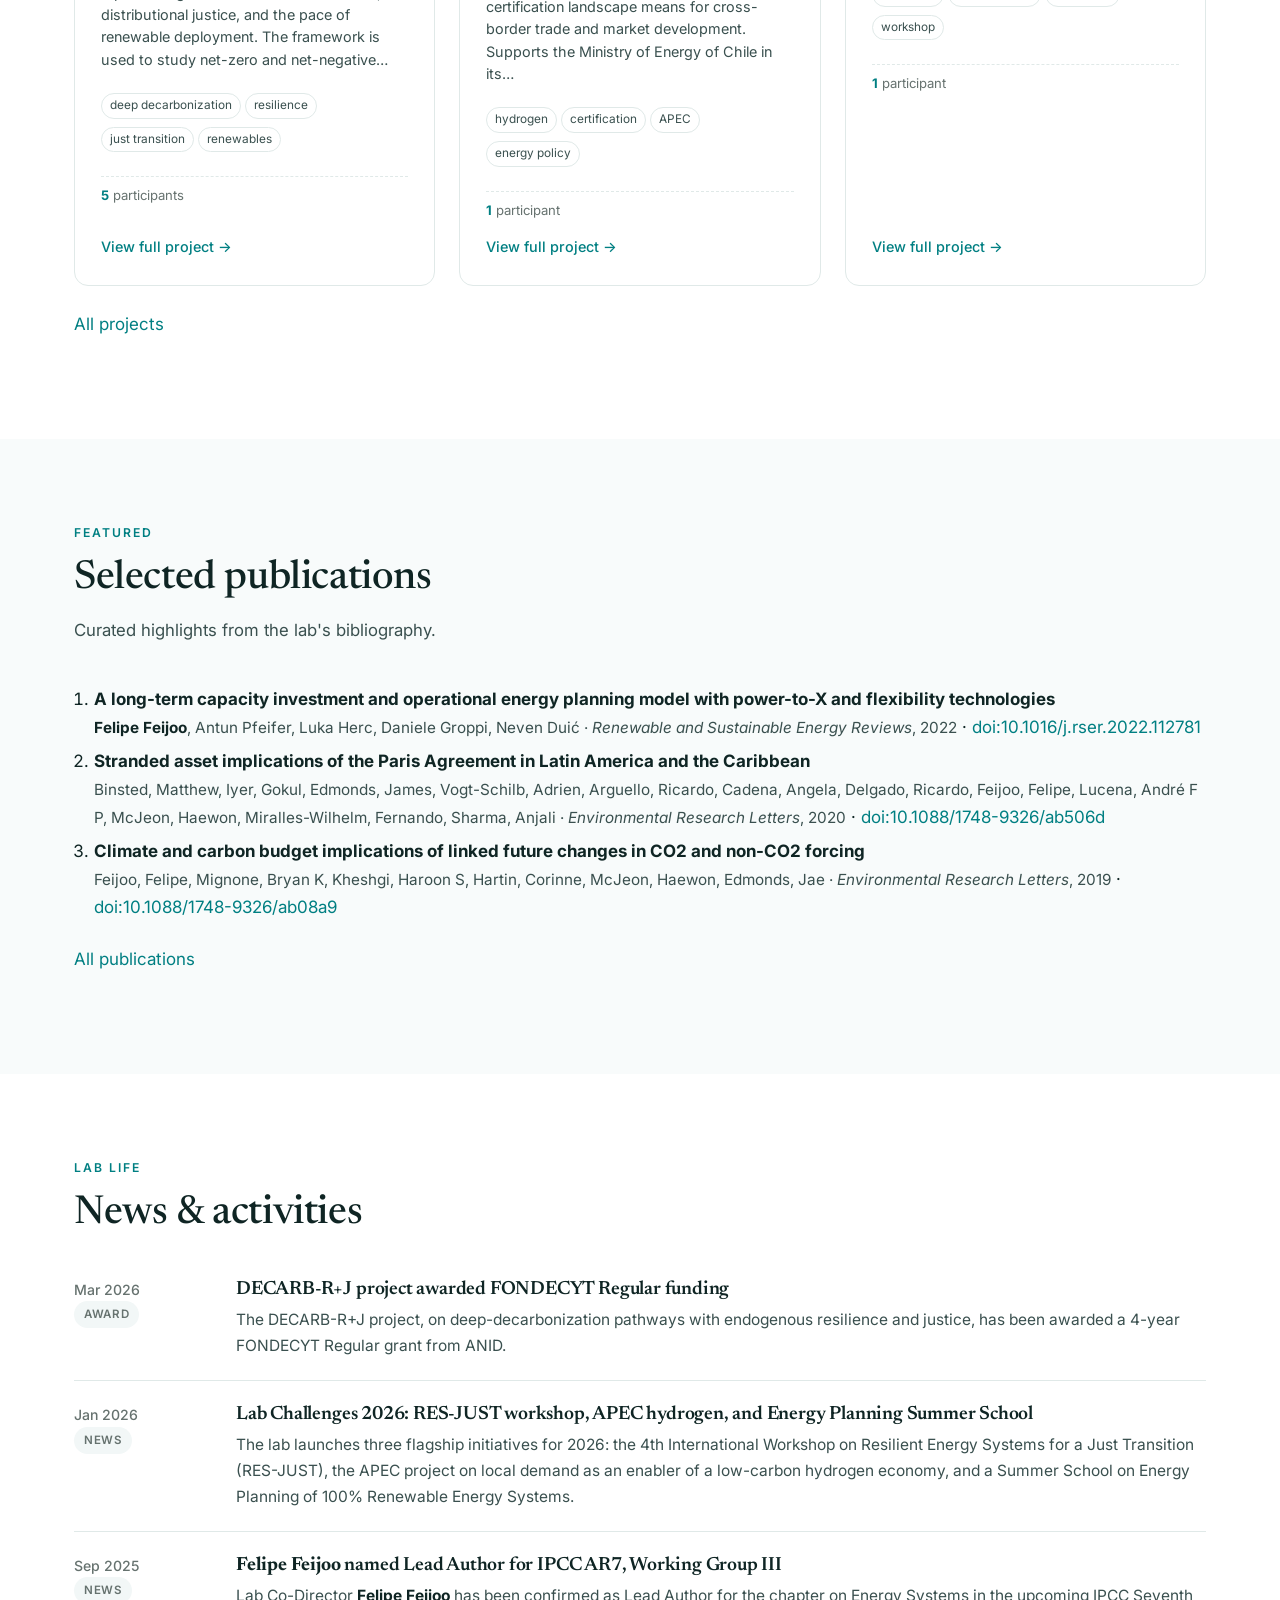
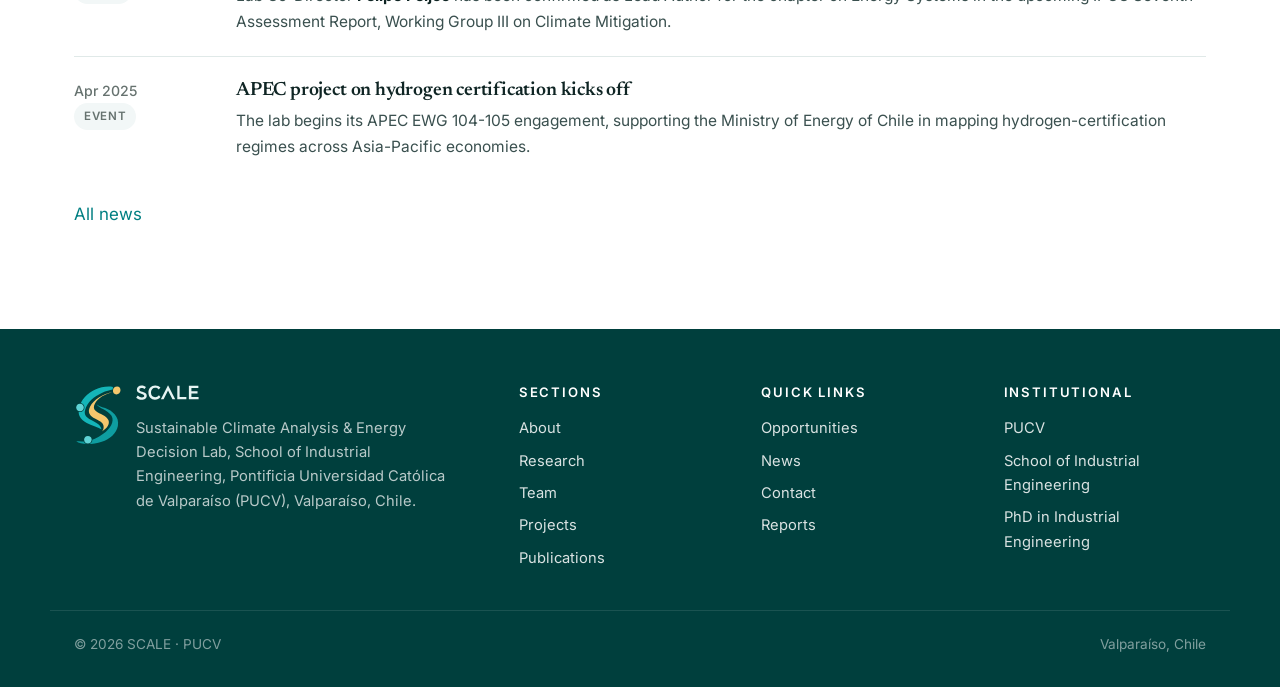
==== commit a5c33210: "Add English/Spanish language toggle - New i18n.js: EN | ES button, interface dictionary, and transla" ====
--- a/index.html
+++ b/index.html
@@ -18,6 +18,7 @@
   <meta name="viewport" content="width=device-width, initial-scale=1.0" />
 
   <script>/* Apply the saved or system theme before first paint */(function(){var t;try{t=localStorage.getItem("scale-theme")}catch(e){}if(t!=="light"&&t!=="dark"){t=window.matchMedia&&matchMedia("(prefers-color-scheme: dark)").matches?"dark":"light"}document.documentElement.setAttribute("data-theme",t)})();</script>
+  <script>/* Apply the saved language (see i18n.js) */(function(){var l,q=/[?&]lang=(es|en)\b/.exec(location.search);try{if(q)localStorage.setItem("scale-lang",q[1]);l=localStorage.getItem("scale-lang")}catch(e){}if(q)l=q[1];document.documentElement.lang=l==="es"?"es":"en"})();</script>
   <title>SCALE | Sustainable Climate Analysis &amp; Energy Decision Lab · PUCV, Chile</title>
   <meta name="description" content="SCALE (Sustainable Climate Analysis &amp; Energy Decision Lab) at PUCV, Chile. We turn climate and energy-systems analysis into evidence for better decisions on decarbonization, energy security, and sustainable development." />
   <meta name="author" content="SCALE · PUCV" />
@@ -39,7 +40,7 @@
   <link rel="preconnect" href="https://fonts.gstatic.com" crossorigin />
   <link href="https://fonts.googleapis.com/css2?family=Newsreader:ital,opsz,wght@0,6..72,400;0,6..72,500;0,6..72,600;1,6..72,400&family=Inter:wght@300;400;500;600;700&family=JetBrains+Mono:wght@400;500&display=swap" rel="stylesheet" />
 
-  <link rel="stylesheet" href="assets/css/style.css?v=20261020b" />
+  <link rel="stylesheet" href="assets/css/style.css?v=20261020d" />
 </head>
 <body>
 
@@ -237,9 +238,10 @@
 
 <a href="#top" class="to-top" id="to-top" aria-label="Back to top">↑</a>
 
-<script src="assets/js/main.js?v=20261020b"></script>
-<script src="assets/js/bibtex.js?v=20261020b"></script>
-<script src="assets/js/renderers.js?v=20261020b"></script>
+<script src="assets/js/main.js?v=20261020d"></script>
+<script src="assets/js/i18n.js?v=20261020d"></script>
+<script src="assets/js/bibtex.js?v=20261020d"></script>
+<script src="assets/js/renderers.js?v=20261020d"></script>
 <script>
 (function () {
   if (typeof ECSRender === 'undefined') {
--- a/assets/css/style.css
+++ b/assets/css/style.css
@@ -200,6 +200,15 @@
 .nav-menu .nav-sub a { display: block; padding: 8px 16px; white-space: nowrap; }
 .nav-menu .nav-sub a.is-active::after { display: none; }
 
+.lang-toggle {
+  order: 3;
+  height: 38px; min-width: 38px; padding: 0 10px; flex: 0 0 auto;
+  background: transparent; color: var(--ink-soft);
+  border: 1px solid var(--line); border-radius: 19px;
+  font: 600 0.8rem/1 var(--sans); letter-spacing: 0.06em;
+  transition: color 0.15s ease, border-color 0.15s ease;
+}
+.lang-toggle:hover { color: var(--brand); border-color: var(--brand); }
 .theme-toggle {
   order: 3;
   width: 38px; height: 38px; flex: 0 0 38px;
@@ -223,9 +232,10 @@
   display: block; width: 18px; height: 2px; background: var(--ink); margin: 2px 0;
 }
 
-@media (max-width: 900px) {
+@media (max-width: 1180px) {  /* nav: hamburger below this width */
   .nav-toggle { display: flex; flex-direction: column; order: 1; }
-  .theme-toggle { order: 0; margin-left: auto; }
+  .lang-toggle { order: 0; margin-left: auto; }
+  .theme-toggle { order: 0; }
   .nav-menu {
     position: absolute; top: 100%; left: 0; right: 0;
     flex-direction: column; gap: 0; padding: 8px 0;
@@ -852,7 +862,7 @@
 
 /* Print-friendly */
 @media print {
-  .site-header, .site-footer, .to-top, .nav-toggle, .theme-toggle { display: none; }
+  .site-header, .site-footer, .to-top, .nav-toggle, .theme-toggle, .lang-toggle { display: none; }
   body { color: #000; }
   .section { padding: 24px 0; opacity: 1; transform: none; }
 }
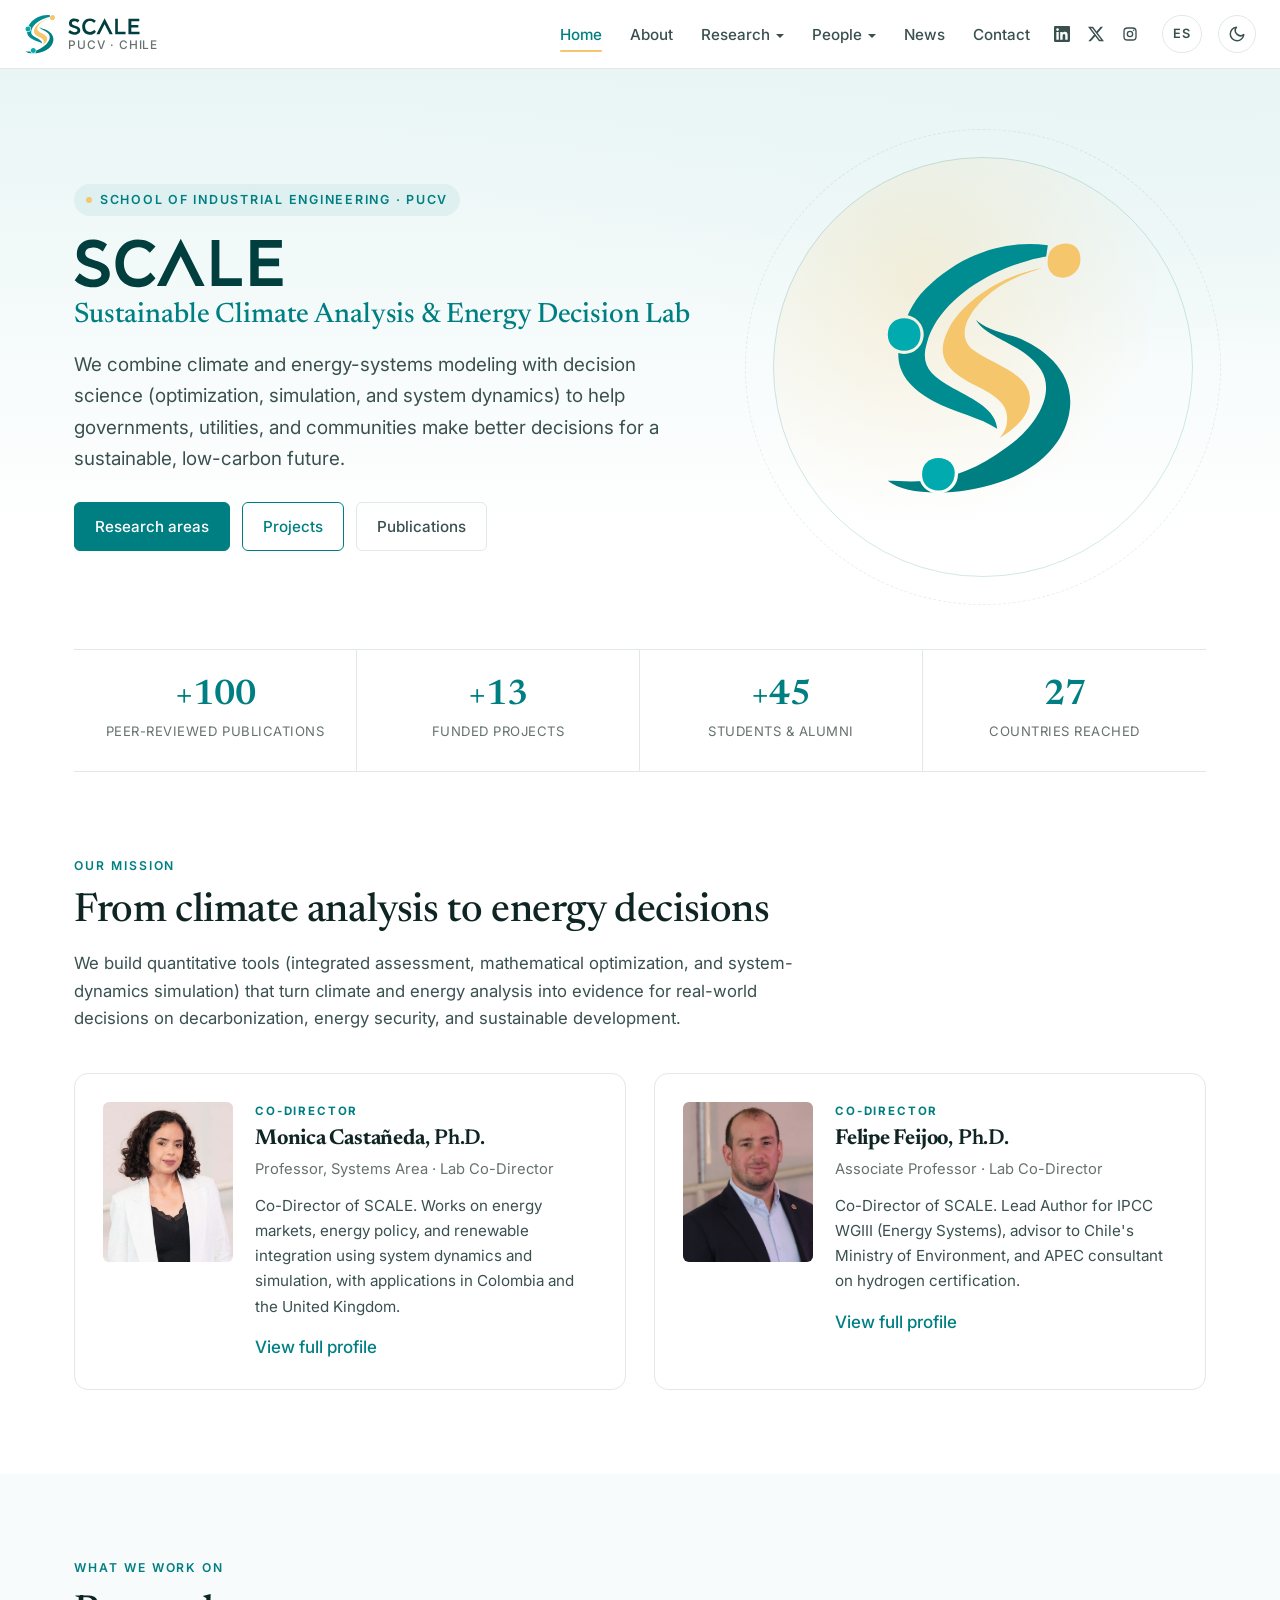
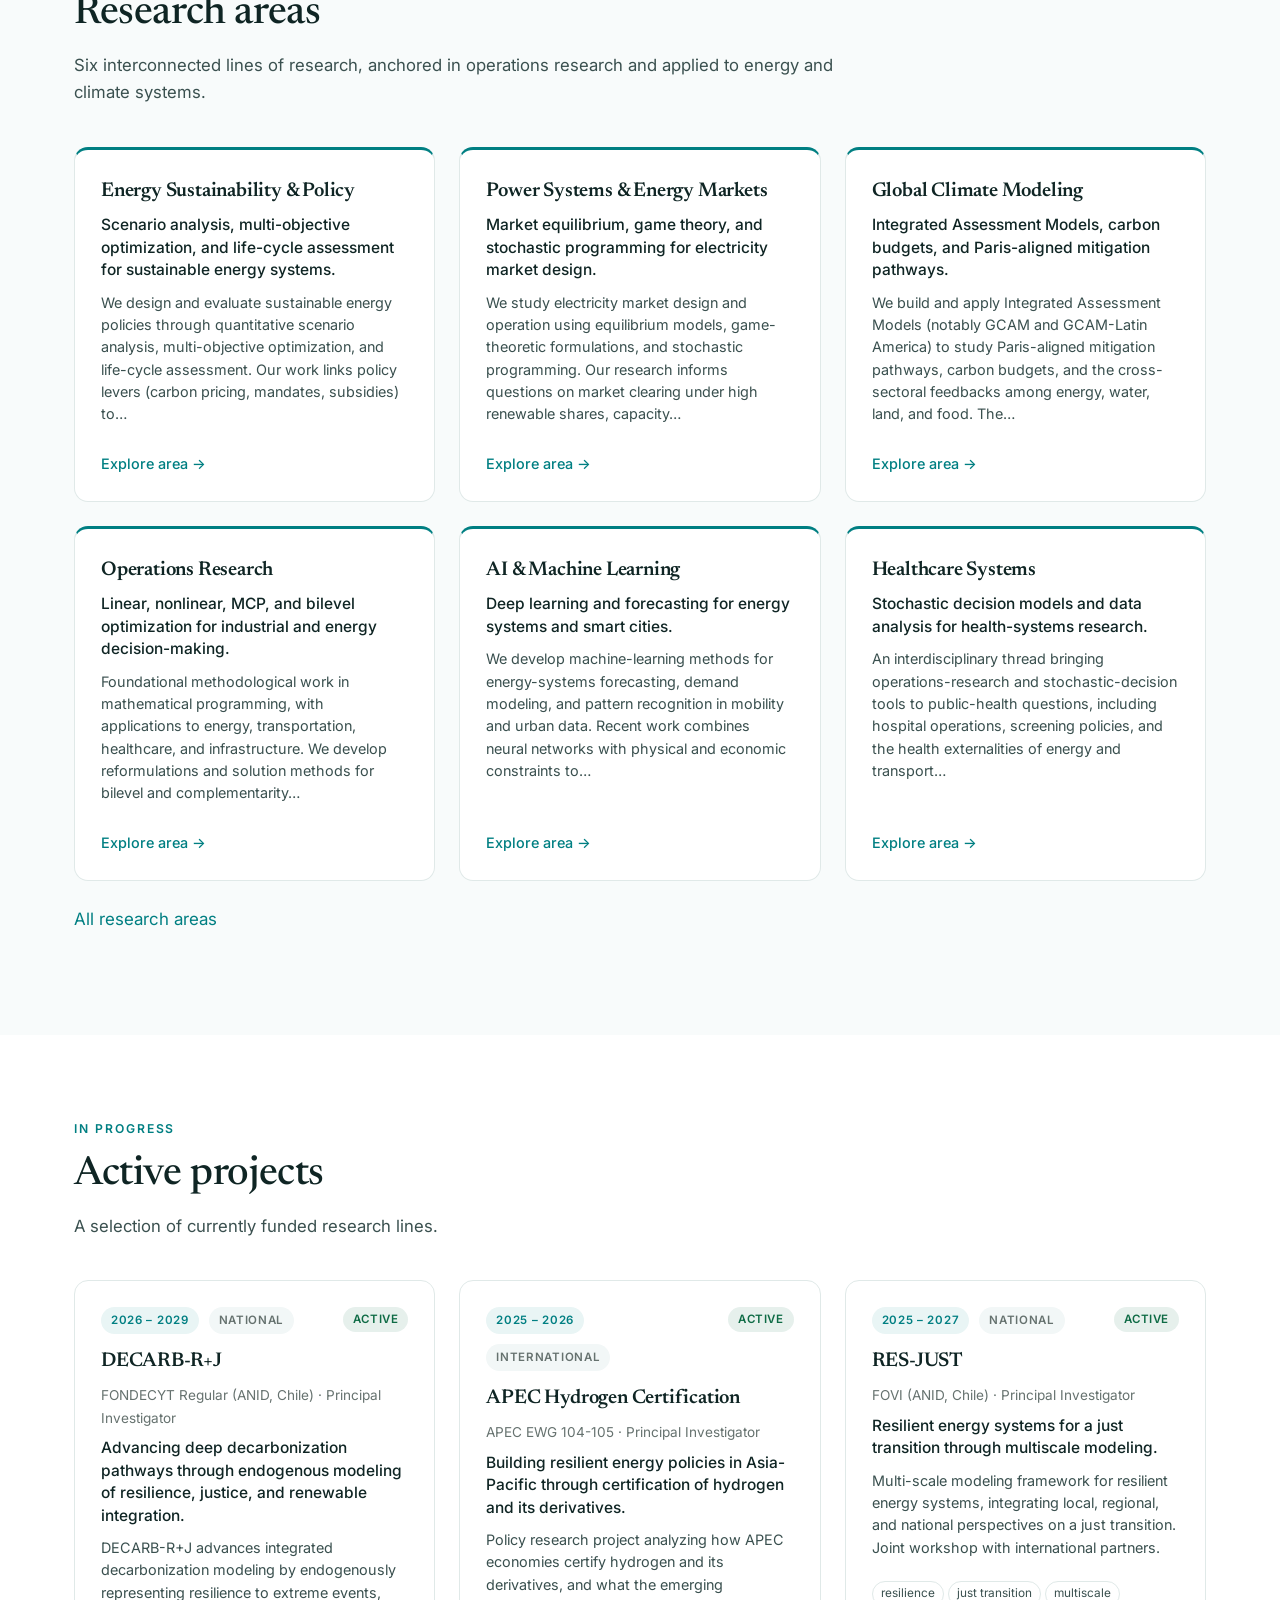
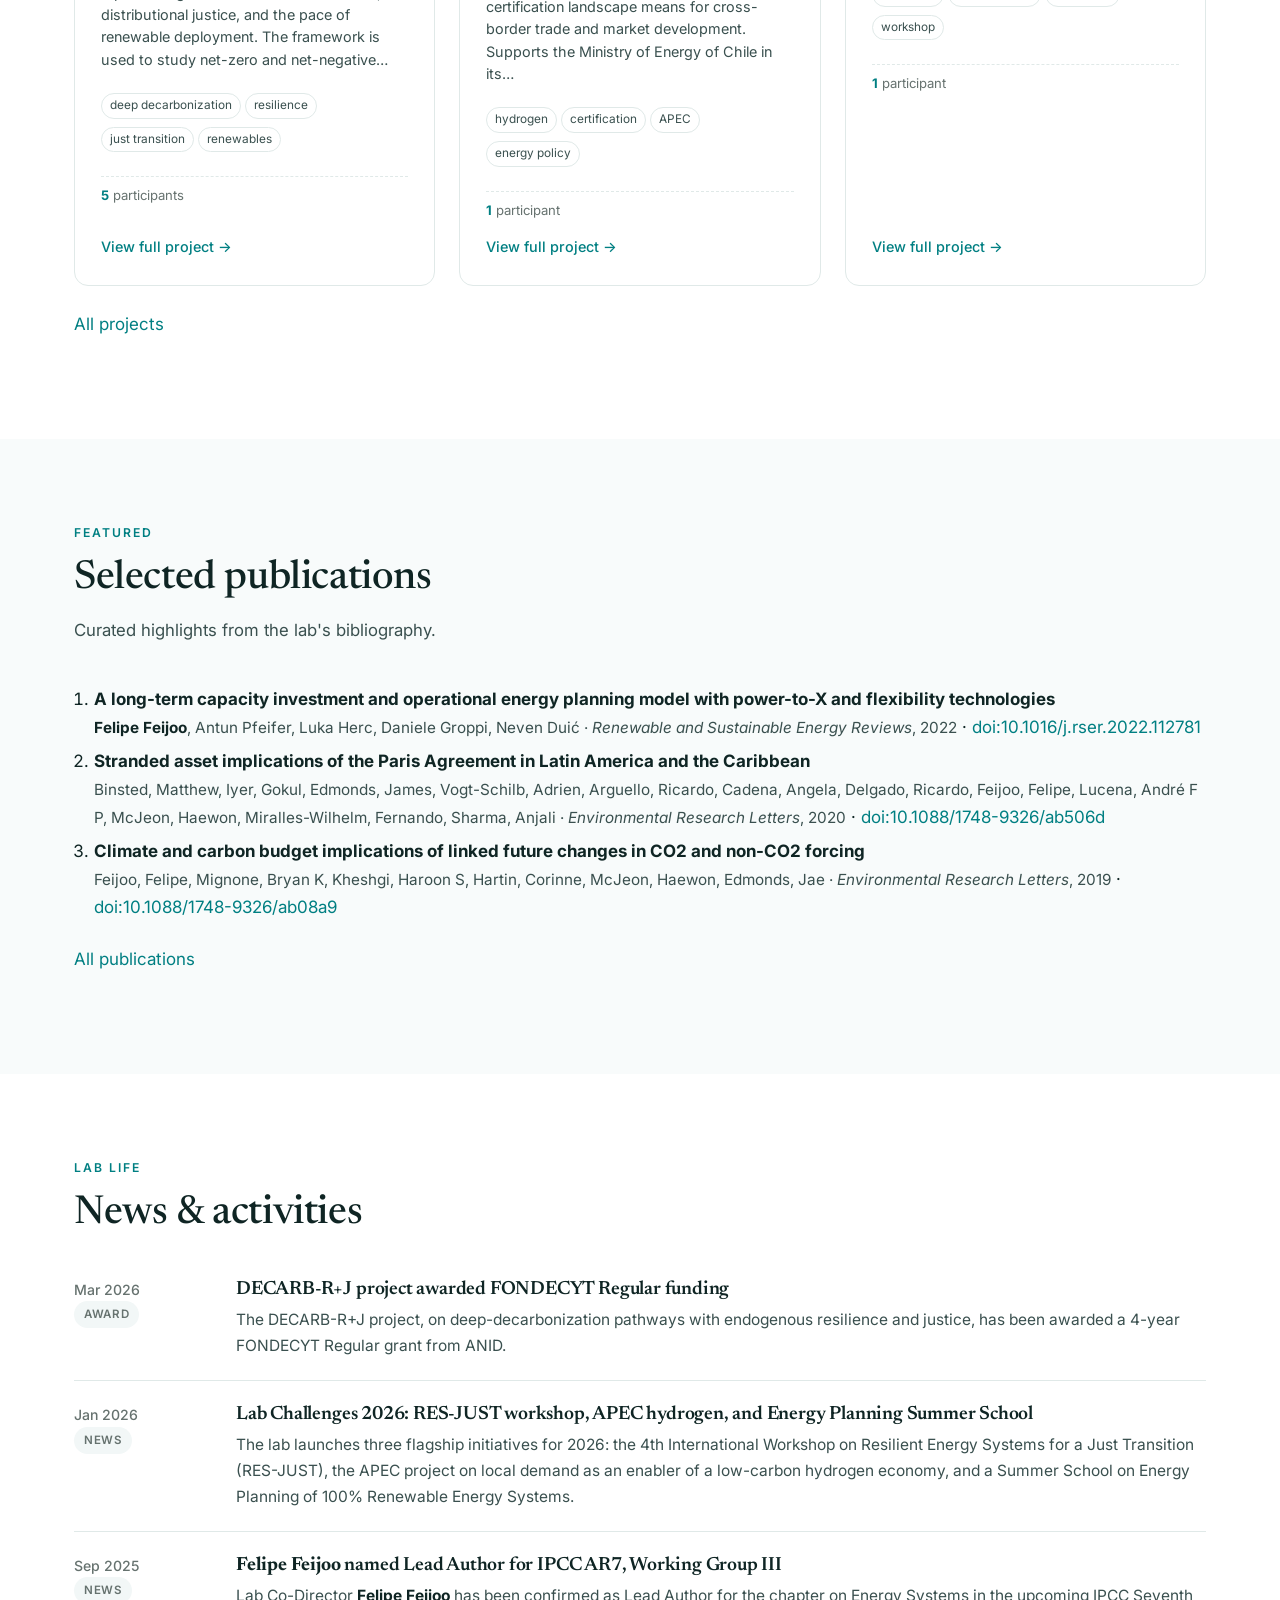
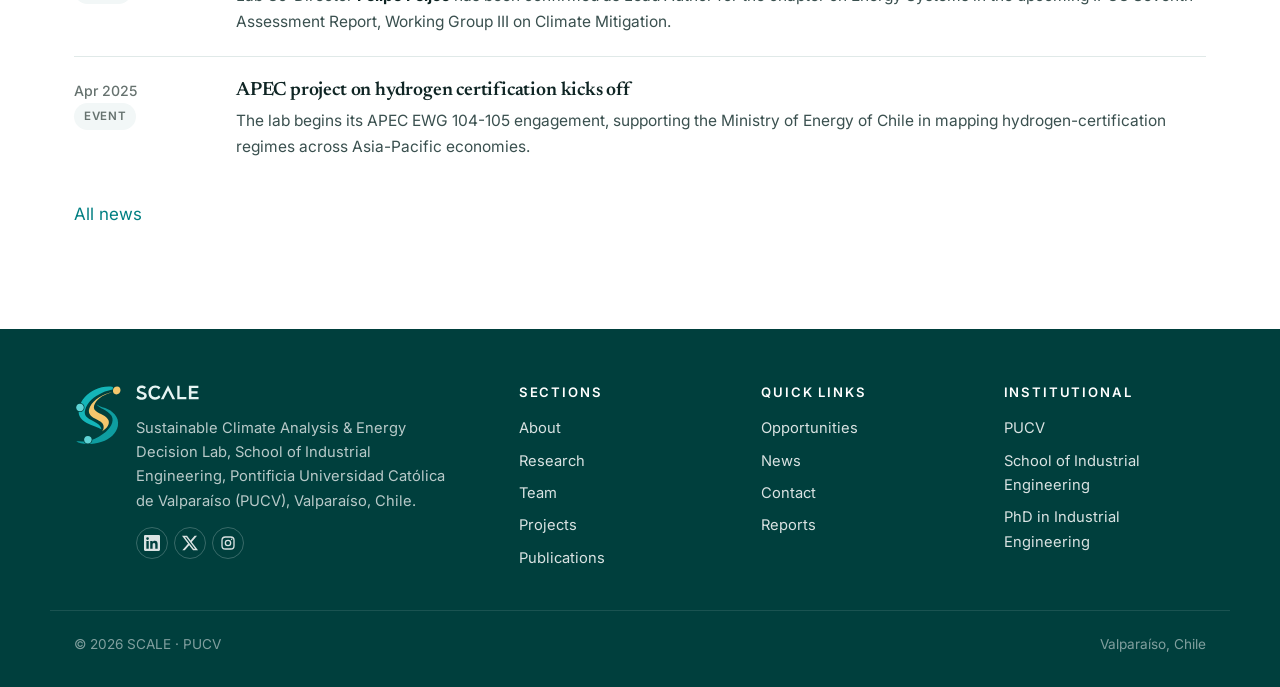
==== commit db5ac195: "Reorganize nav, add social icons, translate profiles and project details - Nav: Home, About, Researc" ====
--- a/index.html
+++ b/index.html
@@ -40,7 +40,7 @@
   <link rel="preconnect" href="https://fonts.gstatic.com" crossorigin />
   <link href="https://fonts.googleapis.com/css2?family=Newsreader:ital,opsz,wght@0,6..72,400;0,6..72,500;0,6..72,600;1,6..72,400&family=Inter:wght@300;400;500;600;700&family=JetBrains+Mono:wght@400;500&display=swap" rel="stylesheet" />
 
-  <link rel="stylesheet" href="assets/css/style.css?v=20261020d" />
+  <link rel="stylesheet" href="assets/css/style.css?v=20261020e" />
 </head>
 <body>
 
@@ -60,18 +60,22 @@
     <ul class="nav-menu" id="nav-menu">
       <li><a href="index.html">Home</a></li>
       <li><a href="about.html">About</a></li>
-      <li><a href="research.html">Research</a></li>
+      <li class="has-sub"><a href="research.html" aria-haspopup="true">Research<span class="caret" aria-hidden="true"></span></a>
+        <ul class="nav-sub">
+          <li><a href="research.html">Research areas</a></li>
+          <li><a href="projects.html">Projects</a></li>
+          <li><a href="publications.html">Publications</a></li>
+        </ul>
+      </li>
       <li class="has-sub"><a href="team.html" aria-haspopup="true">People<span class="caret" aria-hidden="true"></span></a>
         <ul class="nav-sub">
           <li><a href="team.html">Team</a></li>
           <li><a href="team.html?view=collaborators">Collaborators</a></li>
           <li><a href="team.html?view=visiting">Visiting</a></li>
+          <li><a href="opportunities.html">Join us</a></li>
         </ul>
       </li>
-      <li><a href="projects.html">Projects</a></li>
-      <li><a href="publications.html">Publications</a></li>
       <li><a href="news.html">News</a></li>
-      <li><a href="opportunities.html">Opportunities</a></li>
       <li><a href="contact.html">Contact</a></li>
     </ul>
   </nav>
@@ -238,10 +242,10 @@
 
 <a href="#top" class="to-top" id="to-top" aria-label="Back to top">↑</a>
 
-<script src="assets/js/main.js?v=20261020d"></script>
-<script src="assets/js/i18n.js?v=20261020d"></script>
-<script src="assets/js/bibtex.js?v=20261020d"></script>
-<script src="assets/js/renderers.js?v=20261020d"></script>
+<script src="assets/js/main.js?v=20261020e"></script>
+<script src="assets/js/i18n.js?v=20261020e"></script>
+<script src="assets/js/bibtex.js?v=20261020e"></script>
+<script src="assets/js/renderers.js?v=20261020e"></script>
 <script>
 (function () {
   if (typeof ECSRender === 'undefined') {
--- a/assets/css/style.css
+++ b/assets/css/style.css
@@ -200,6 +200,20 @@
 .nav-menu .nav-sub a { display: block; padding: 8px 16px; white-space: nowrap; }
 .nav-menu .nav-sub a.is-active::after { display: none; }
 
+/* Social icons (built by main.js) */
+.nav-social { order: 3; display: flex; gap: 2px; }
+.nav-social a, .nav-social-mobile a, .footer-social a {
+  display: grid; place-items: center; width: 32px; height: 32px; border-radius: 50%;
+  color: var(--ink-soft); text-decoration: none;
+  transition: color 0.15s ease, background 0.15s ease;
+}
+.nav-social a:hover, .nav-social-mobile a:hover { color: var(--brand); background: var(--brand-50); }
+.nav-social svg, .nav-social-mobile svg, .footer-social svg { width: 16px; height: 16px; }
+.nav-menu .nav-social-item { display: none; }
+.footer-social { display: flex; gap: 6px; margin-top: 14px; }
+.footer-social a { color: rgba(255,255,255,0.75); border: 1px solid rgba(255,255,255,0.22); }
+.footer-social a:hover { color: #fff; border-color: #fff; }
+
 .lang-toggle {
   order: 3;
   height: 38px; min-width: 38px; padding: 0 10px; flex: 0 0 auto;
@@ -234,6 +248,10 @@
 
 @media (max-width: 1180px) {  /* nav: hamburger below this width */
   .nav-toggle { display: flex; flex-direction: column; order: 1; }
+  .nav-social { display: none; }
+  .nav-menu .nav-social-item { display: block; }
+  .nav-social-mobile { display: flex; gap: 6px; padding: 10px 18px; }
+  .nav-menu .nav-social-mobile a { display: grid; padding: 0; }
   .lang-toggle { order: 0; margin-left: auto; }
   .theme-toggle { order: 0; }
   .nav-menu {
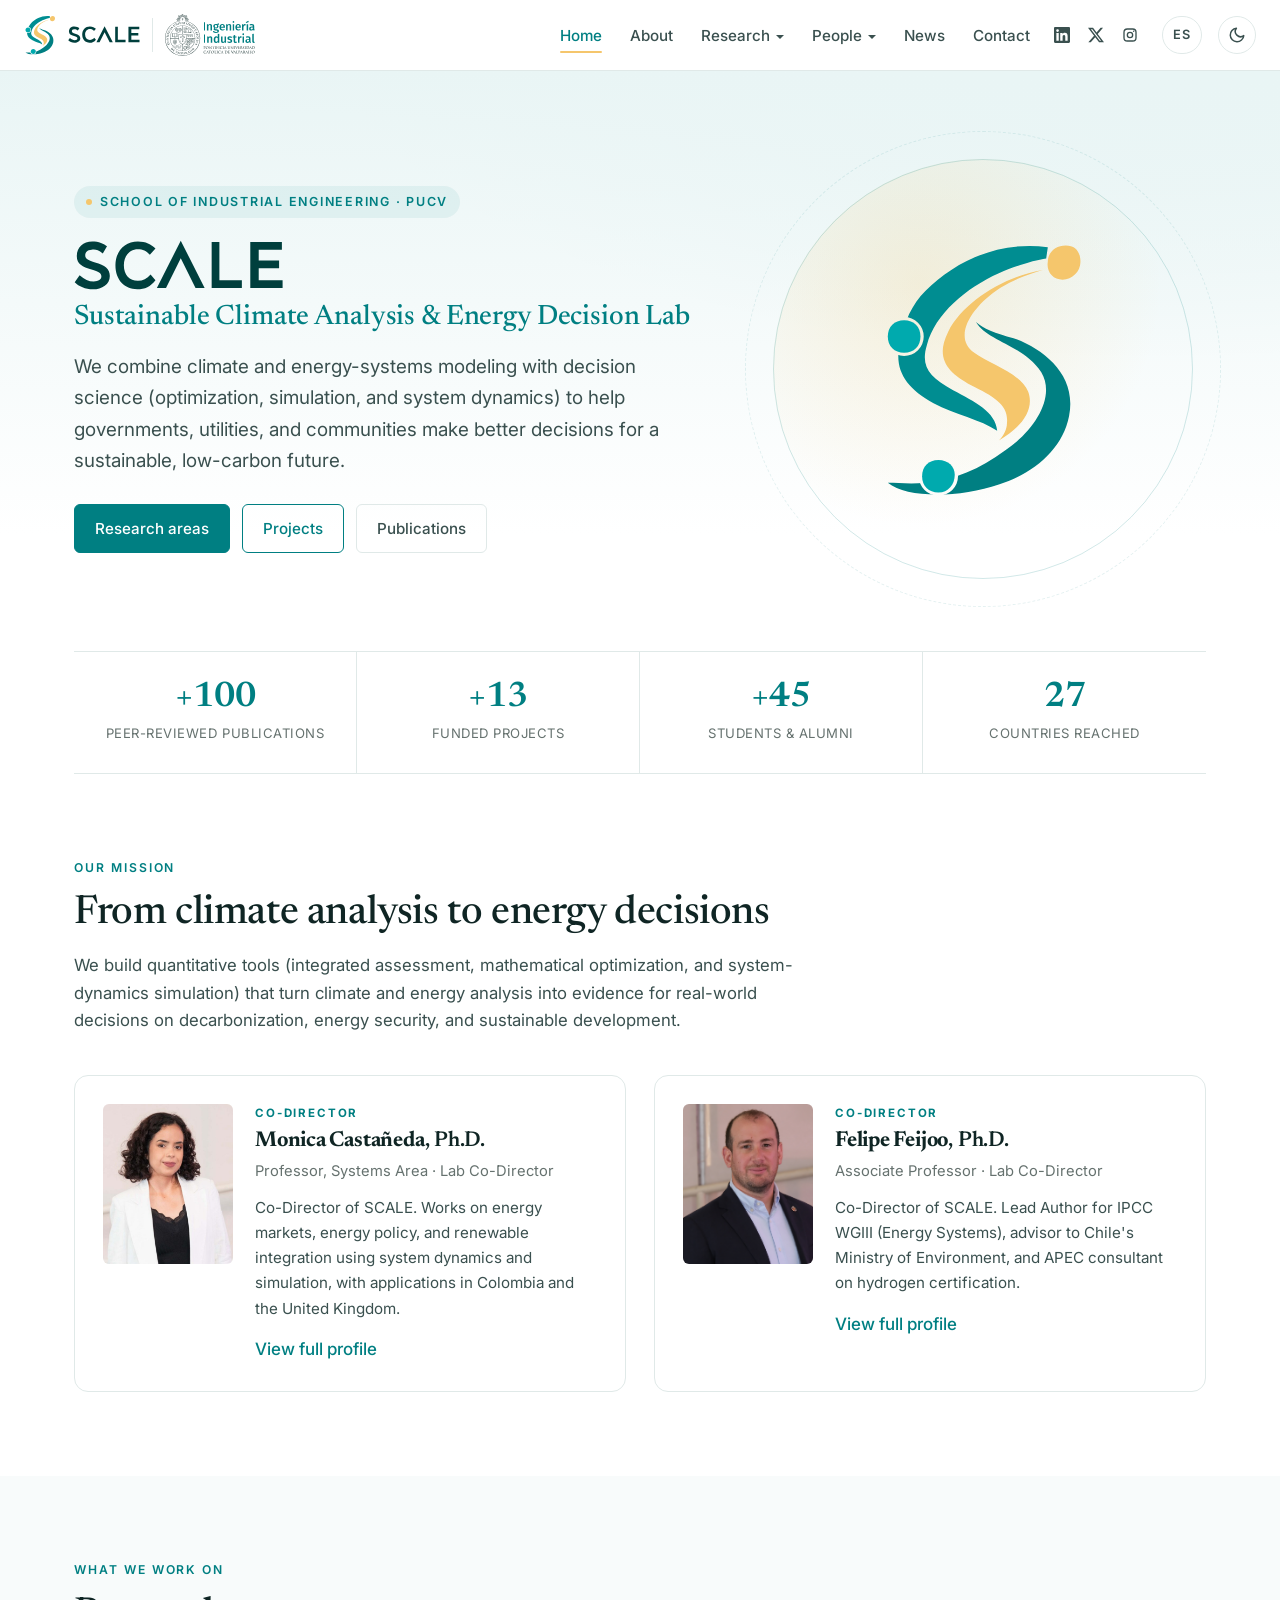
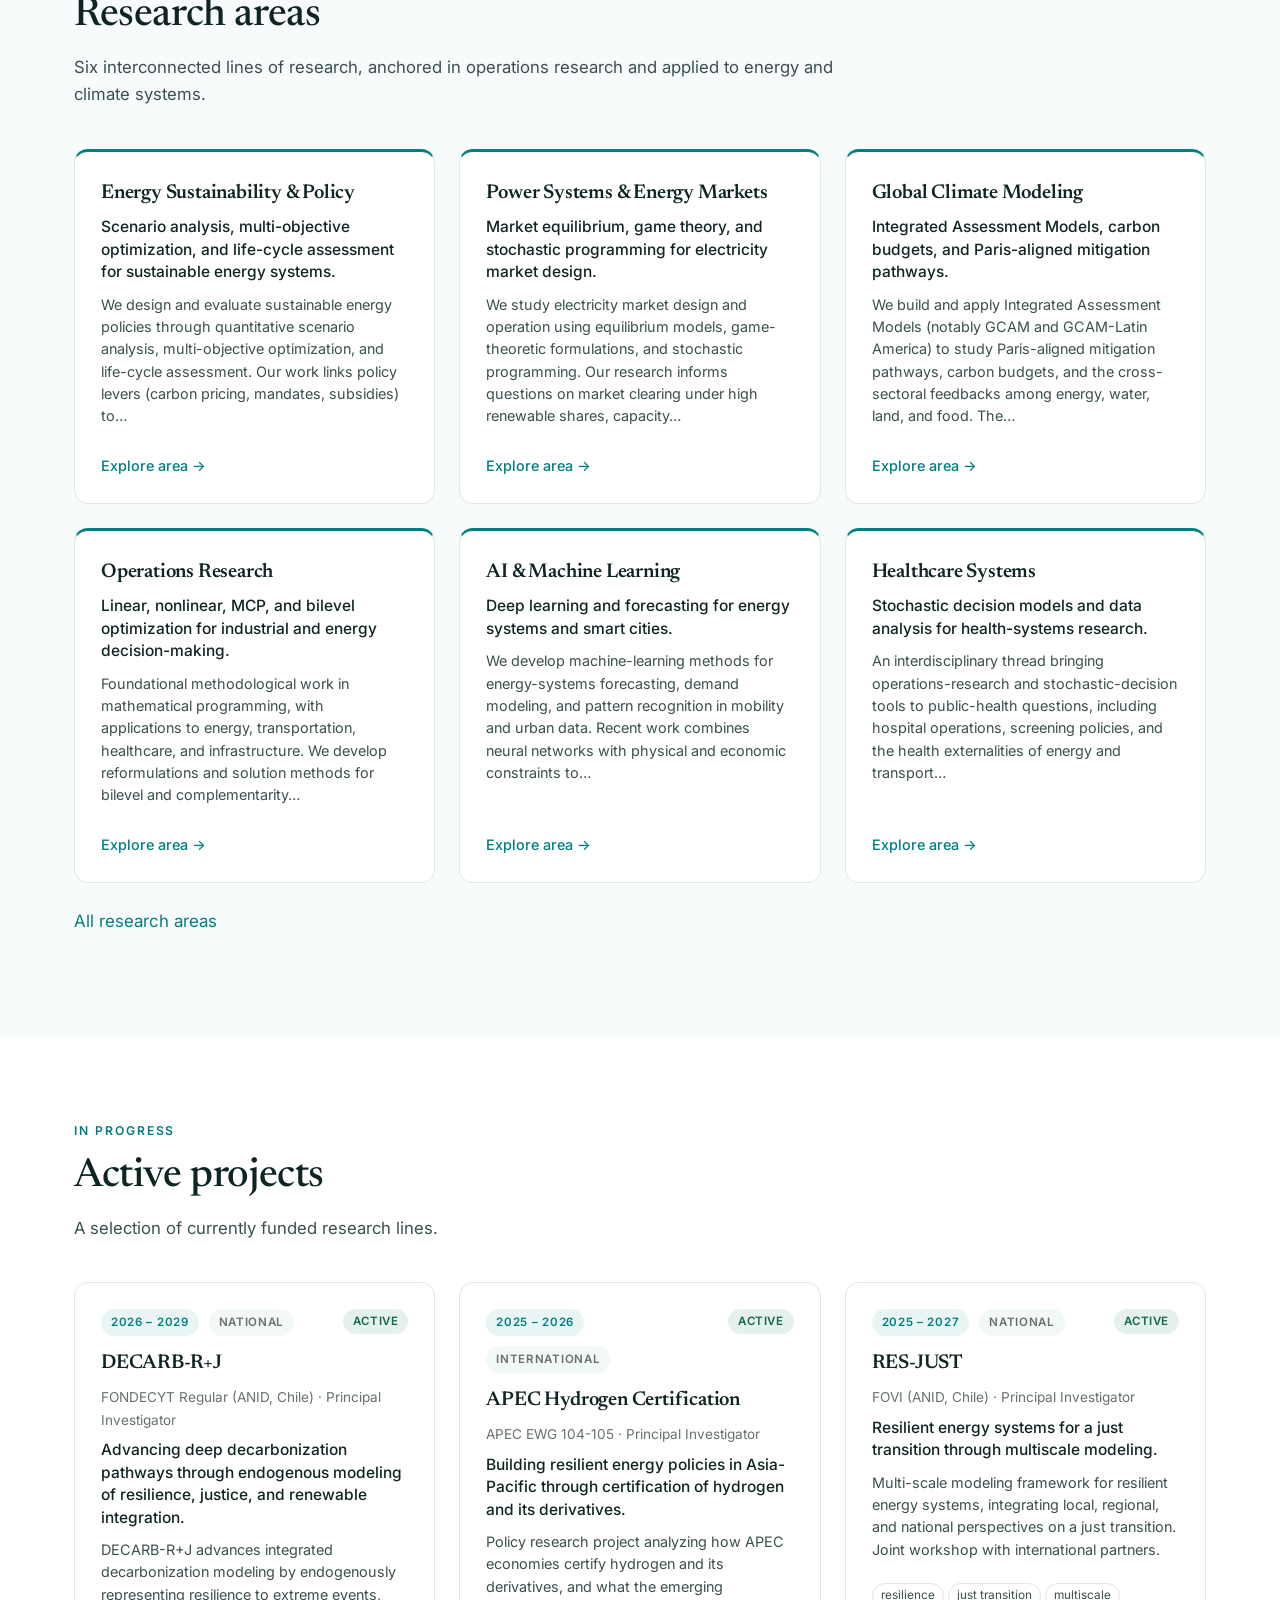
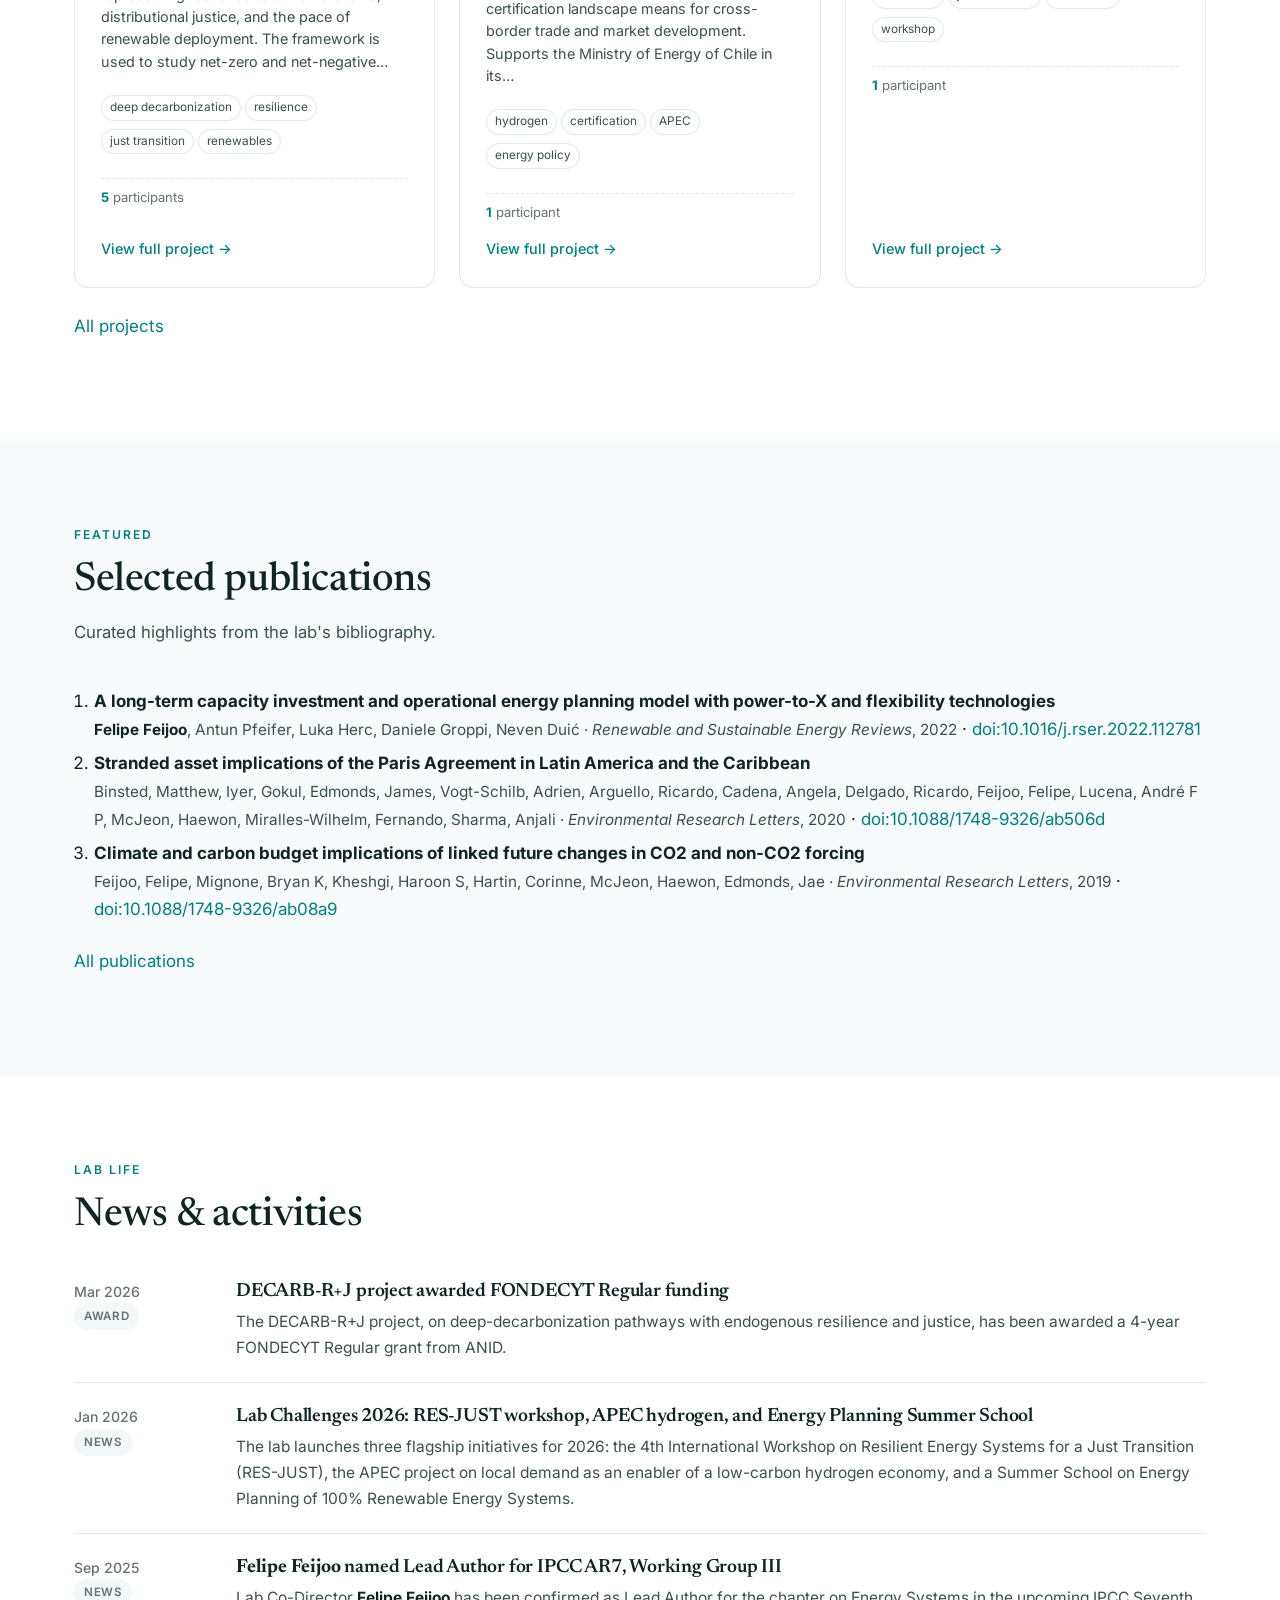
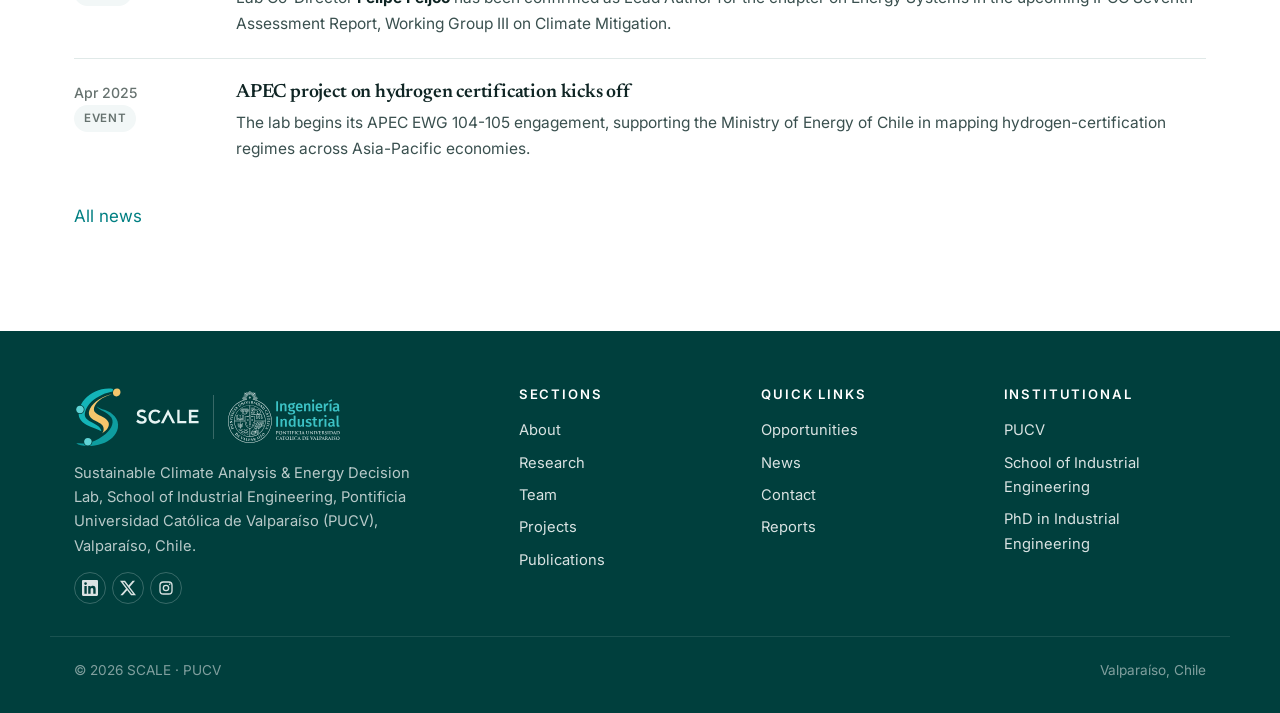
==== commit 54ca4fd9: "Add PUCV Industrial Engineering logo to header and footer" ====
--- a/index.html
+++ b/index.html
@@ -26,8 +26,8 @@
   <meta property="og:title" content="SCALE | Sustainable Climate Analysis &amp; Energy Decision Lab · PUCV" />
   <meta property="og:description" content="Climate and energy analysis for better decisions. Co-Directors: Monica Castañeda and Felipe Feijoo." />
   <meta property="og:type" content="website" />
-  <meta property="og:image" content="https://ecsm-lab.github.io/ECSNLAB-website/assets/images/og-image.png" />
-  <meta property="og:url" content="https://ecsm-lab.github.io/ECSNLAB-website/" />
+  <meta property="og:image" content="https://scale-pucv.github.io/SCALE/assets/images/og-image.png" />
+  <meta property="og:url" content="https://scale-pucv.github.io/SCALE/" />
   <meta property="og:image:width" content="1200" />
   <meta property="og:image:height" content="630" />
   <meta name="twitter:card" content="summary_large_image" />
@@ -40,25 +40,26 @@
   <link rel="preconnect" href="https://fonts.gstatic.com" crossorigin />
   <link href="https://fonts.googleapis.com/css2?family=Newsreader:ital,opsz,wght@0,6..72,400;0,6..72,500;0,6..72,600;1,6..72,400&family=Inter:wght@300;400;500;600;700&family=JetBrains+Mono:wght@400;500&display=swap" rel="stylesheet" />
 
-  <link rel="stylesheet" href="assets/css/style.css?v=20261020e" />
+  <link rel="stylesheet" href="assets/css/style.css?v=20261020h" />
 </head>
 <body>
 
 <!-- ============== BEGIN SITE HEADER ============== -->
 <header class="site-header" id="top">
   <nav class="nav" aria-label="Primary">
-    <a class="nav-brand" href="index.html">
+    <a class="nav-brand" href="./">
       <img class="brand-logo only-light" src="assets/images/logo-mark.svg" alt="" aria-hidden="true" /><img class="brand-logo only-dark" src="assets/images/logo-mark-dark.svg" alt="" aria-hidden="true" />
       <span class="brand-block">
         <span class="brand-name"><img class="brand-wordmark only-light" src="assets/images/wordmark.svg" alt="SCALE" /><img class="brand-wordmark only-dark" src="assets/images/wordmark-dark.svg" alt="SCALE" /></span>
-        <span class="brand-sub">PUCV · Chile</span>
       </span>
+      <span class="brand-divider" aria-hidden="true"></span>
+      <img class="brand-pucv only-light" src="assets/images/logo-pucv-eii.svg" alt="PUCV · Escuela de Ingeniería Industrial" /><img class="brand-pucv only-dark" src="assets/images/logo-pucv-eii-dark.svg" alt="PUCV · Escuela de Ingeniería Industrial" />
     </a>
     <button class="nav-toggle" id="nav-toggle" aria-expanded="false" aria-controls="nav-menu" aria-label="Open menu">
       <span></span><span></span><span></span>
     </button>
     <ul class="nav-menu" id="nav-menu">
-      <li><a href="index.html">Home</a></li>
+      <li><a href="./">Home</a></li>
       <li><a href="about.html">About</a></li>
       <li class="has-sub"><a href="research.html" aria-haspopup="true">Research<span class="caret" aria-hidden="true"></span></a>
         <ul class="nav-sub">
@@ -199,9 +200,13 @@
 <footer class="site-footer" id="contact">
   <div class="container footer-grid">
     <div class="footer-brand">
-      <img class="footer-logo" src="assets/images/logo-mark-dark.svg" alt="" aria-hidden="true" />
-      <div>
+      <div class="footer-logos">
+        <img class="footer-logo" src="assets/images/logo-mark-dark.svg" alt="" aria-hidden="true" />
         <h3><img class="footer-wordmark" src="assets/images/wordmark-dark.svg" alt="SCALE" /></h3>
+        <span class="brand-divider" aria-hidden="true"></span>
+        <img class="footer-pucv" src="assets/images/logo-pucv-eii-dark.svg" alt="PUCV · Escuela de Ingeniería Industrial" />
+      </div>
+      <div class="footer-text">
         <p>Sustainable Climate Analysis &amp; Energy Decision Lab, School of Industrial Engineering, Pontificia Universidad Católica de Valparaíso (PUCV), Valparaíso, Chile.</p>
       </div>
     </div>
@@ -242,10 +247,10 @@
 
 <a href="#top" class="to-top" id="to-top" aria-label="Back to top">↑</a>
 
-<script src="assets/js/main.js?v=20261020e"></script>
-<script src="assets/js/i18n.js?v=20261020e"></script>
-<script src="assets/js/bibtex.js?v=20261020e"></script>
-<script src="assets/js/renderers.js?v=20261020e"></script>
+<script src="assets/js/main.js?v=20261020h"></script>
+<script src="assets/js/i18n.js?v=20261020g"></script>
+<script src="assets/js/bibtex.js?v=20261020g"></script>
+<script src="assets/js/renderers.js?v=20261020g"></script>
 <script>
 (function () {
   if (typeof ECSRender === 'undefined') {
--- a/assets/css/style.css
+++ b/assets/css/style.css
@@ -158,9 +158,20 @@
   font-size: 1.15rem; letter-spacing: 0.12em; color: var(--brand-900);
 }
 .brand-wordmark { display: block; height: 17px; width: auto; margin: 2px 0 4px; }
-.brand-sub {
-  font-size: 0.74rem; color: var(--ink-muted); letter-spacing: 0.08em;
-  text-transform: uppercase; font-weight: 500;
+/* PUCV · Escuela de Ingeniería Industrial logo, set off by a thin rule */
+.brand-divider { width: 1px; height: 34px; background: var(--line); flex: 0 0 1px; }
+.brand-pucv { height: 42px; width: auto; flex: 0 0 auto; }
+/* Phones: shrink the brand row so both logos fit beside the toggles */
+@media (max-width: 520px) {
+  .nav { gap: 8px; padding: 12px 16px; }
+  .nav-brand { gap: 8px; }
+  .brand-logo { width: 26px; height: 32px; flex-basis: 26px; }
+  .brand-wordmark { height: 13px; }
+  .brand-pucv { height: 30px; }
+  .brand-divider { height: 24px; }
+}
+@media (max-width: 359px) {
+  .brand-name { display: none; }
 }
 
 .nav-menu {
@@ -805,12 +816,13 @@
 }
 @media (max-width: 900px) { .footer-grid { grid-template-columns: 1fr 1fr; } }
 @media (max-width: 540px) { .footer-grid { grid-template-columns: 1fr; gap: 28px; } }
-.footer-brand {
-  display: flex; align-items: flex-start; gap: 14px;
-}
+.footer-logos { display: flex; align-items: center; gap: 14px; flex-wrap: wrap; }
+.footer-logos h3 { margin: 0; }
 .footer-logo { width: 48px; height: 60px; flex: 0 0 48px; }
 .footer-wordmark { display: block; height: 15px; width: auto; }
-.footer-brand p { color: rgba(255,255,255,0.72); font-size: 0.92rem; margin: 6px 0 0; max-width: 36ch; }
+.footer-logos .brand-divider { height: 44px; background: rgba(255,255,255,0.22); }
+.footer-pucv { height: 52px; width: auto; flex: 0 0 auto; }
+.footer-brand p { color: rgba(255,255,255,0.72); font-size: 0.92rem; margin: 14px 0 0; max-width: 40ch; }
 .foot-links { list-style: none; padding: 0; margin: 0; }
 .foot-links li { margin-bottom: 8px; font-size: 0.92rem; }
 .foot-bottom {
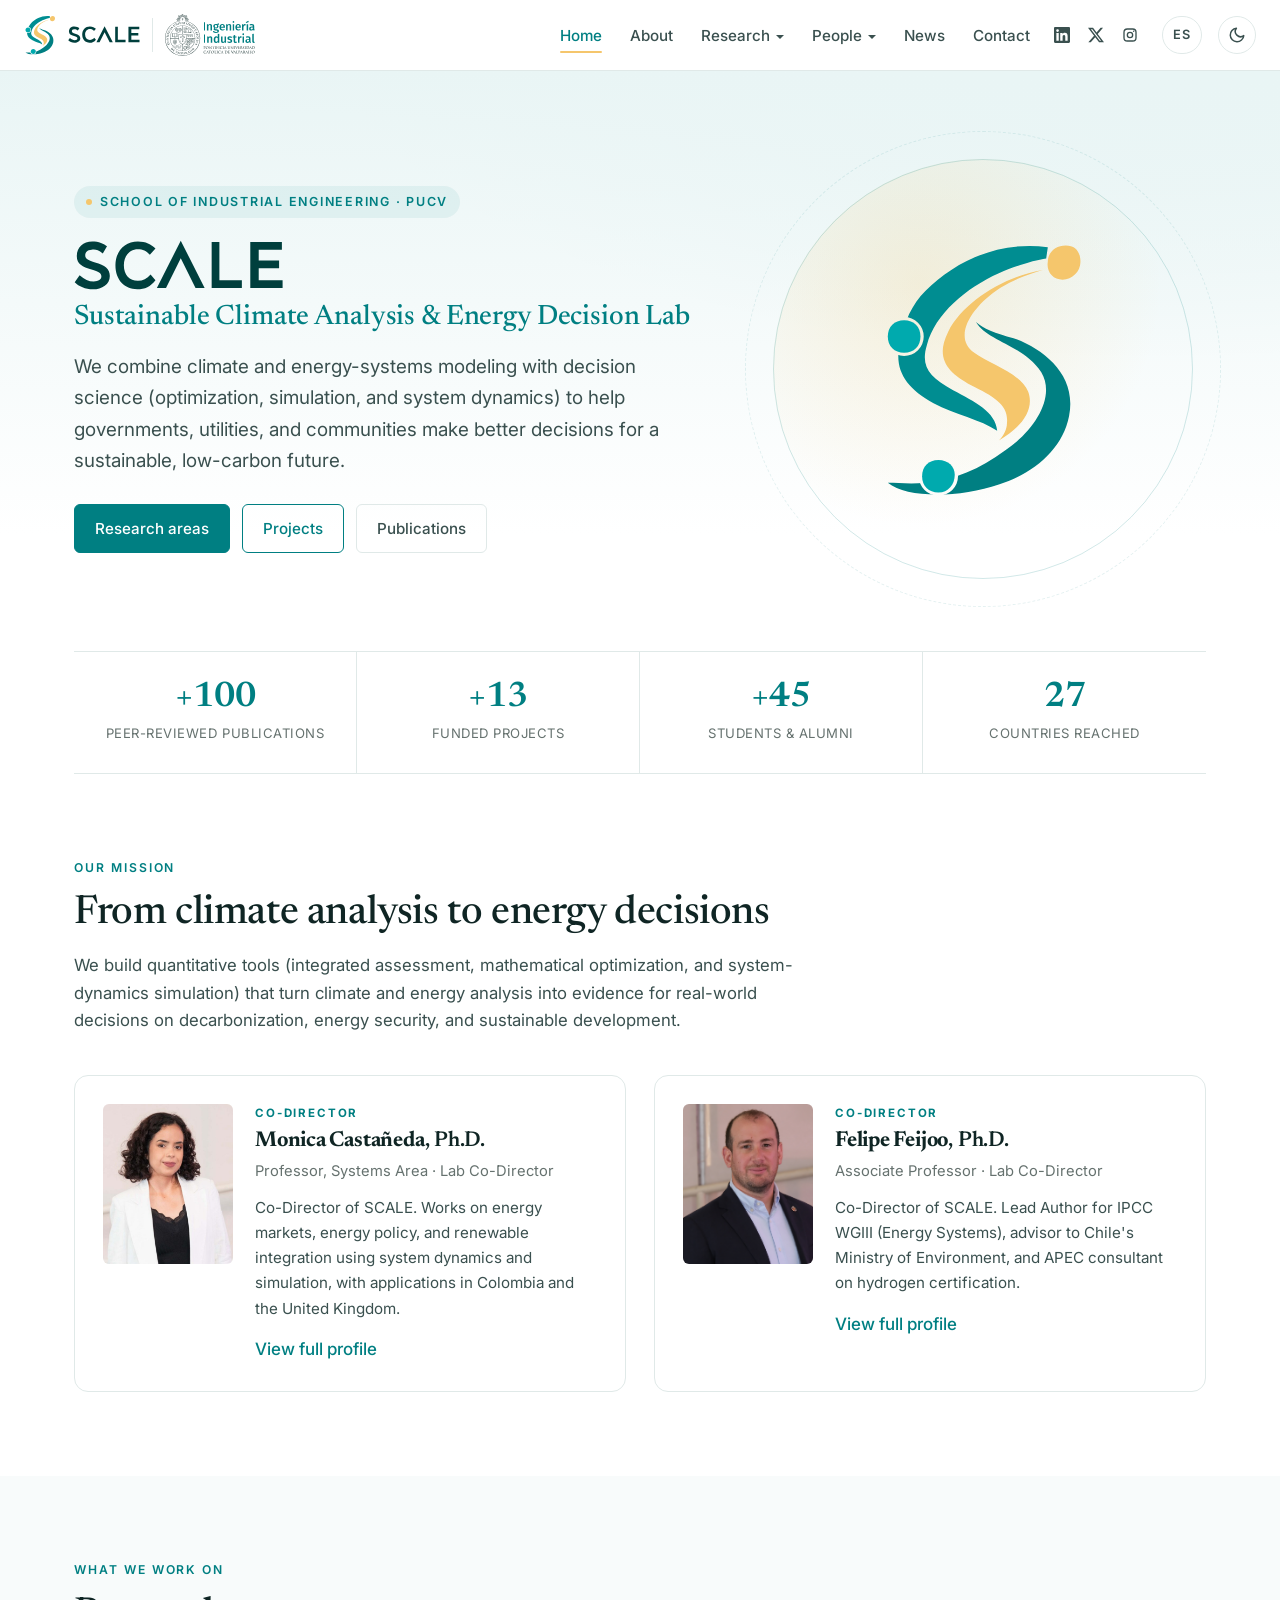
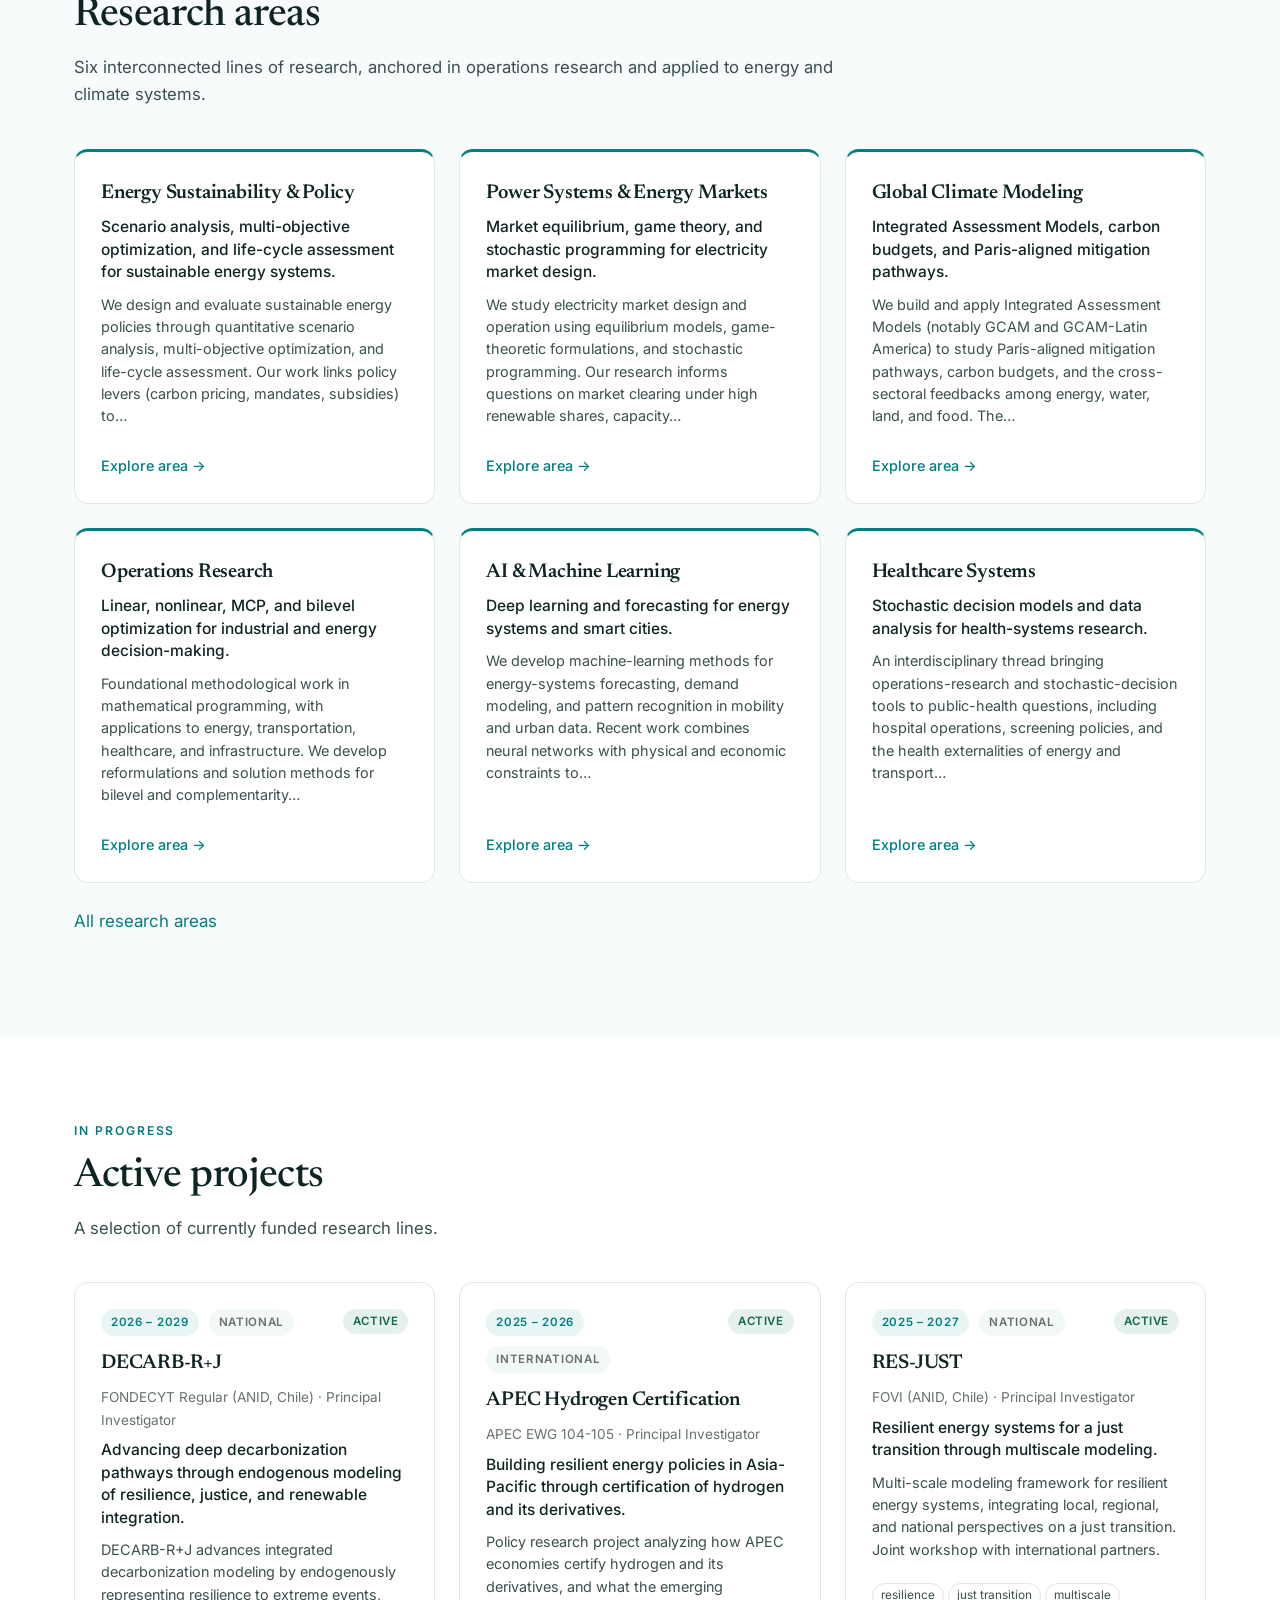
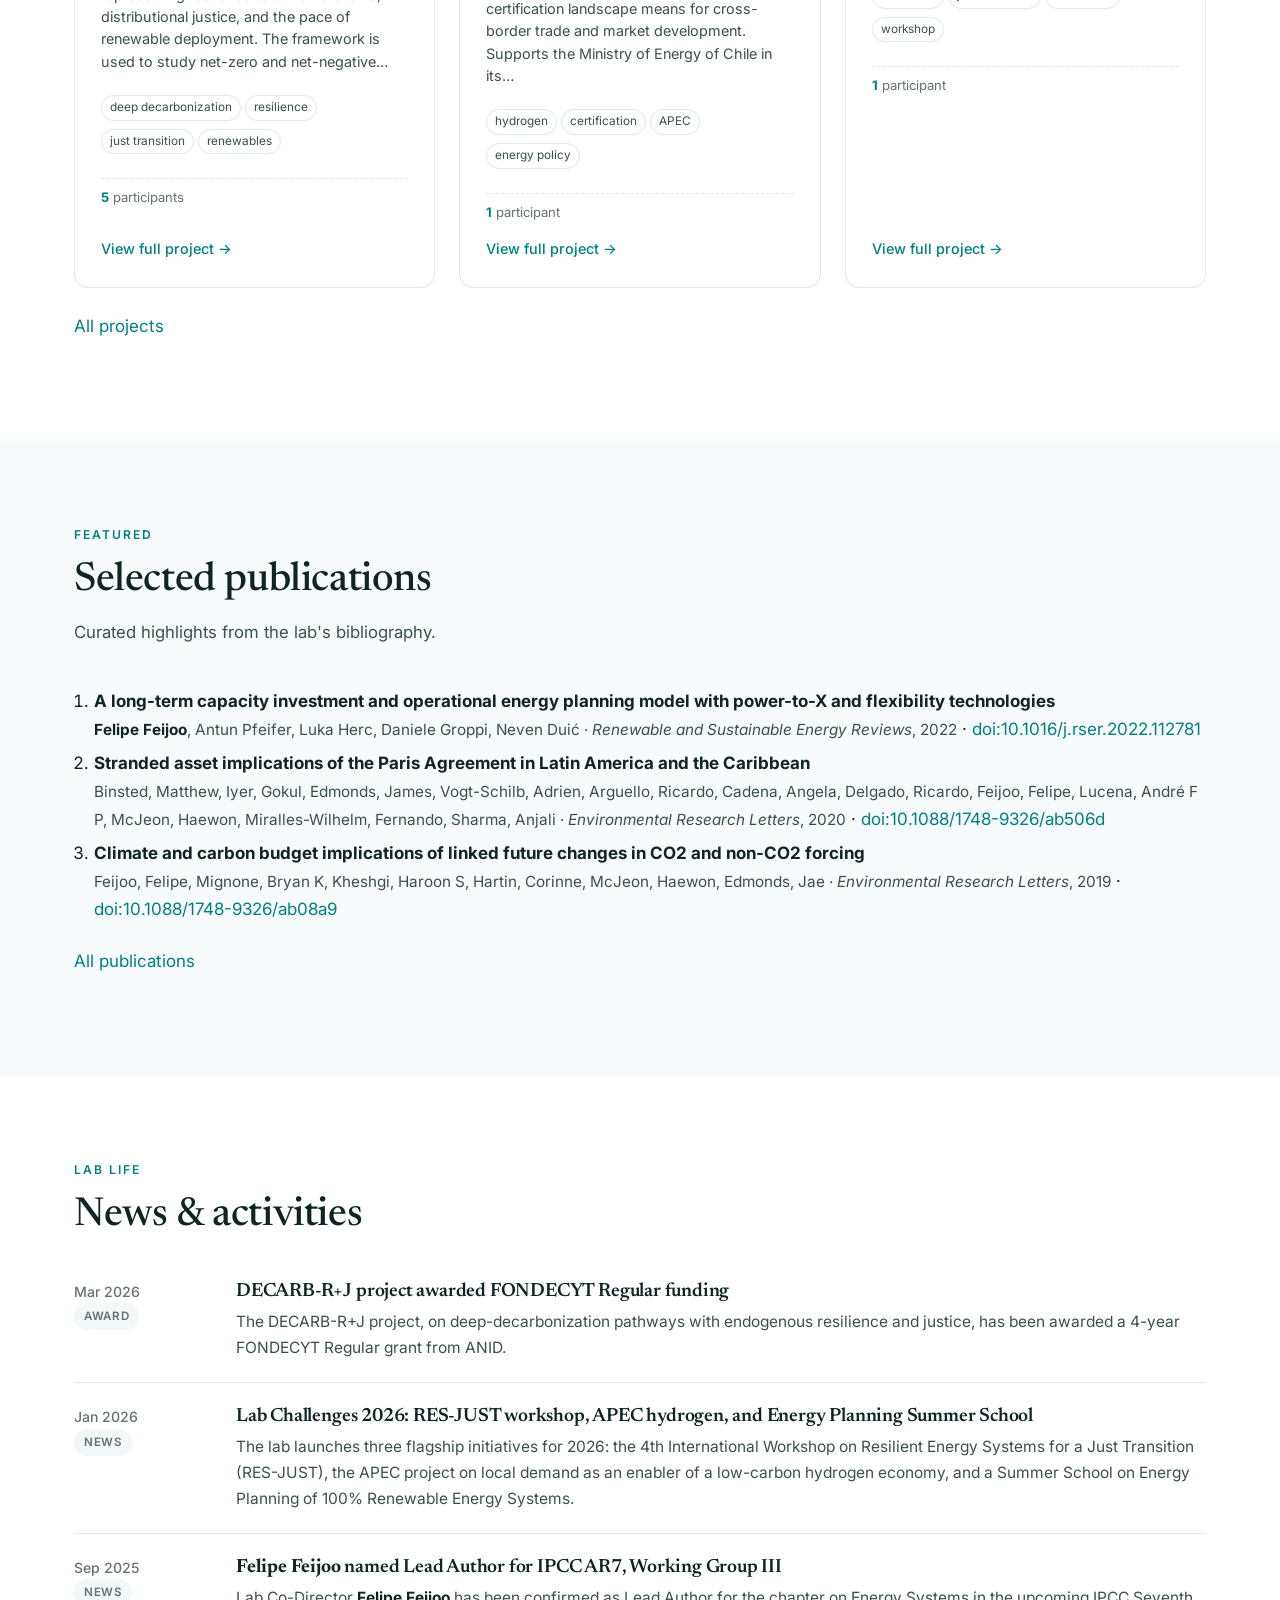
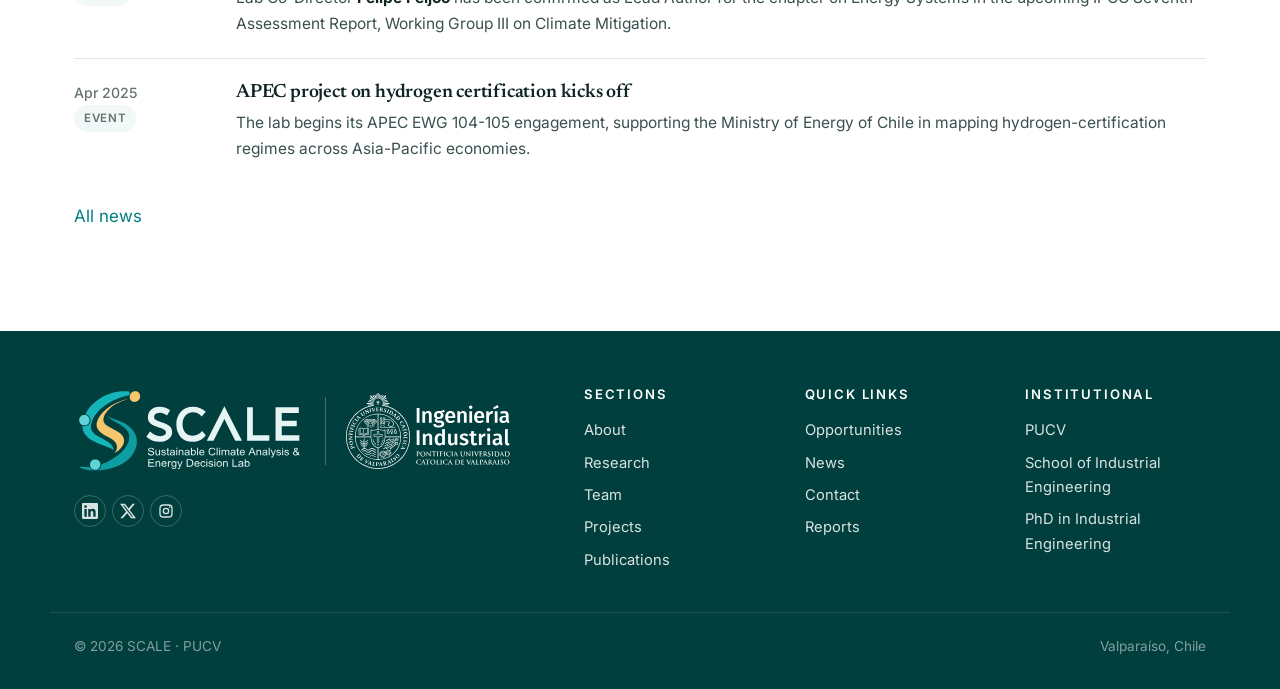
==== commit f8818ce4: "Footer: full SCALE logo and larger white PUCV logo, drop description text" ====
--- a/index.html
+++ b/index.html
@@ -40,7 +40,7 @@
   <link rel="preconnect" href="https://fonts.gstatic.com" crossorigin />
   <link href="https://fonts.googleapis.com/css2?family=Newsreader:ital,opsz,wght@0,6..72,400;0,6..72,500;0,6..72,600;1,6..72,400&family=Inter:wght@300;400;500;600;700&family=JetBrains+Mono:wght@400;500&display=swap" rel="stylesheet" />
 
-  <link rel="stylesheet" href="assets/css/style.css?v=20261020h" />
+  <link rel="stylesheet" href="assets/css/style.css?v=20261020i" />
 </head>
 <body>
 
@@ -201,13 +201,11 @@
   <div class="container footer-grid">
     <div class="footer-brand">
       <div class="footer-logos">
-        <img class="footer-logo" src="assets/images/logo-mark-dark.svg" alt="" aria-hidden="true" />
-        <h3><img class="footer-wordmark" src="assets/images/wordmark-dark.svg" alt="SCALE" /></h3>
+        <img class="footer-logo" src="assets/images/logo-dark.svg" alt="SCALE — Sustainable Climate Analysis &amp; Energy Decision Lab" />
         <span class="brand-divider" aria-hidden="true"></span>
-        <img class="footer-pucv" src="assets/images/logo-pucv-eii-dark.svg" alt="PUCV · Escuela de Ingeniería Industrial" />
+        <img class="footer-pucv" src="assets/images/logo-pucv-eii-white.svg" alt="PUCV · Escuela de Ingeniería Industrial" />
       </div>
       <div class="footer-text">
-        <p>Sustainable Climate Analysis &amp; Energy Decision Lab, School of Industrial Engineering, Pontificia Universidad Católica de Valparaíso (PUCV), Valparaíso, Chile.</p>
       </div>
     </div>
     <div>
--- a/assets/css/style.css
+++ b/assets/css/style.css
@@ -811,18 +811,25 @@
 .site-footer a { color: rgba(255,255,255,0.85); }
 .site-footer a:hover { color: #fff; }
 .footer-grid {
-  display: grid; grid-template-columns: 2fr 1fr 1fr 1fr; gap: 40px;
+  display: grid; grid-template-columns: 2.6fr 1fr 1fr 1fr; gap: 40px;
   padding-bottom: 32px; border-bottom: 1px solid rgba(255,255,255,0.1);
 }
-@media (max-width: 900px) { .footer-grid { grid-template-columns: 1fr 1fr; } }
+@media (max-width: 900px) {
+  .footer-grid { grid-template-columns: 1fr 1fr; }
+  .footer-brand { grid-column: 1 / -1; }
+}
 @media (max-width: 540px) { .footer-grid { grid-template-columns: 1fr; gap: 28px; } }
-.footer-logos { display: flex; align-items: center; gap: 14px; flex-wrap: wrap; }
-.footer-logos h3 { margin: 0; }
-.footer-logo { width: 48px; height: 60px; flex: 0 0 48px; }
-.footer-wordmark { display: block; height: 15px; width: auto; }
-.footer-logos .brand-divider { height: 44px; background: rgba(255,255,255,0.22); }
-.footer-pucv { height: 52px; width: auto; flex: 0 0 auto; }
-.footer-brand p { color: rgba(255,255,255,0.72); font-size: 0.92rem; margin: 14px 0 0; max-width: 40ch; }
+.footer-logos { display: flex; align-items: center; gap: 20px; flex-wrap: wrap; }
+.footer-logo { height: 88px; width: auto; flex: 0 0 auto; }
+.footer-logos .brand-divider { height: 68px; background: rgba(255,255,255,0.25); }
+.footer-pucv { height: 76px; width: auto; flex: 0 0 auto; }
+@media (max-width: 540px) {
+  .footer-logos { gap: 12px; }
+  .footer-logo { height: 58px; }
+  .footer-logos .brand-divider { height: 44px; }
+  .footer-pucv { height: 50px; }
+}
+.footer-text .footer-social { margin-top: 20px; }
 .foot-links { list-style: none; padding: 0; margin: 0; }
 .foot-links li { margin-bottom: 8px; font-size: 0.92rem; }
 .foot-bottom {
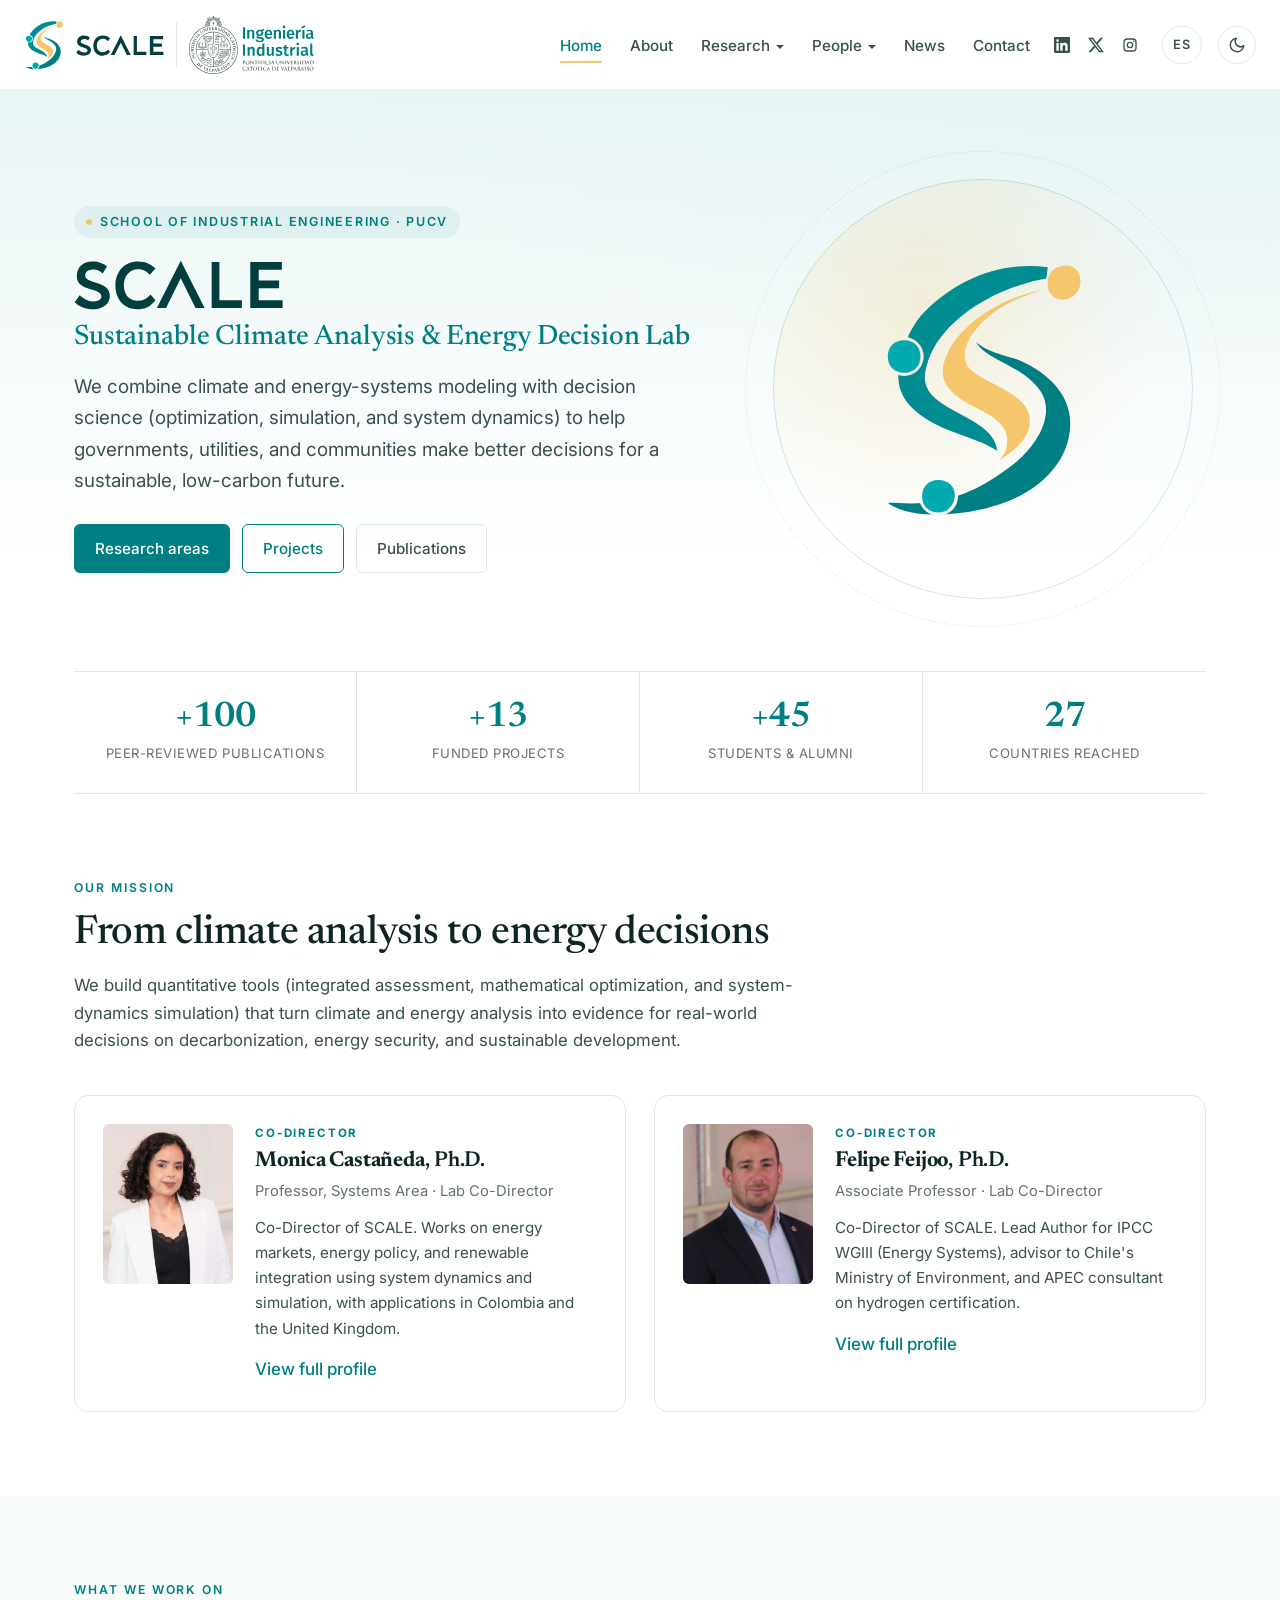
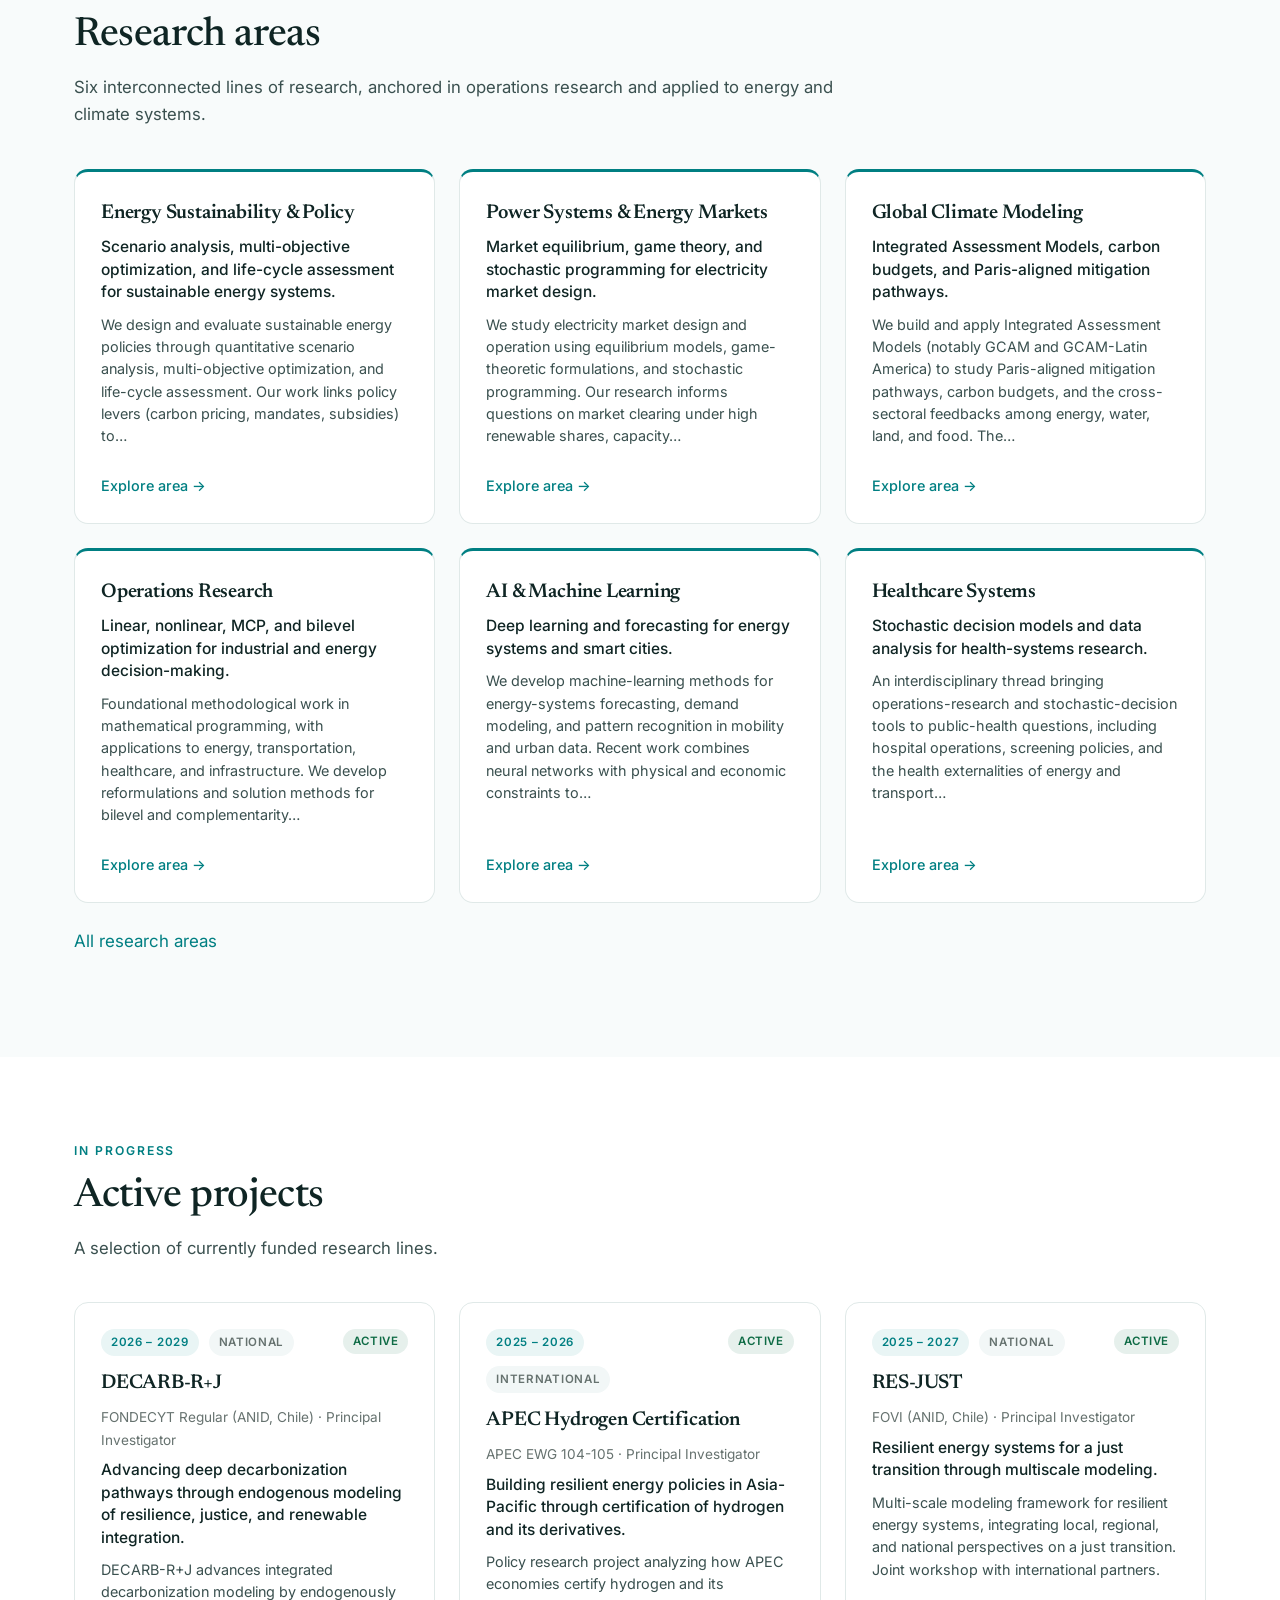
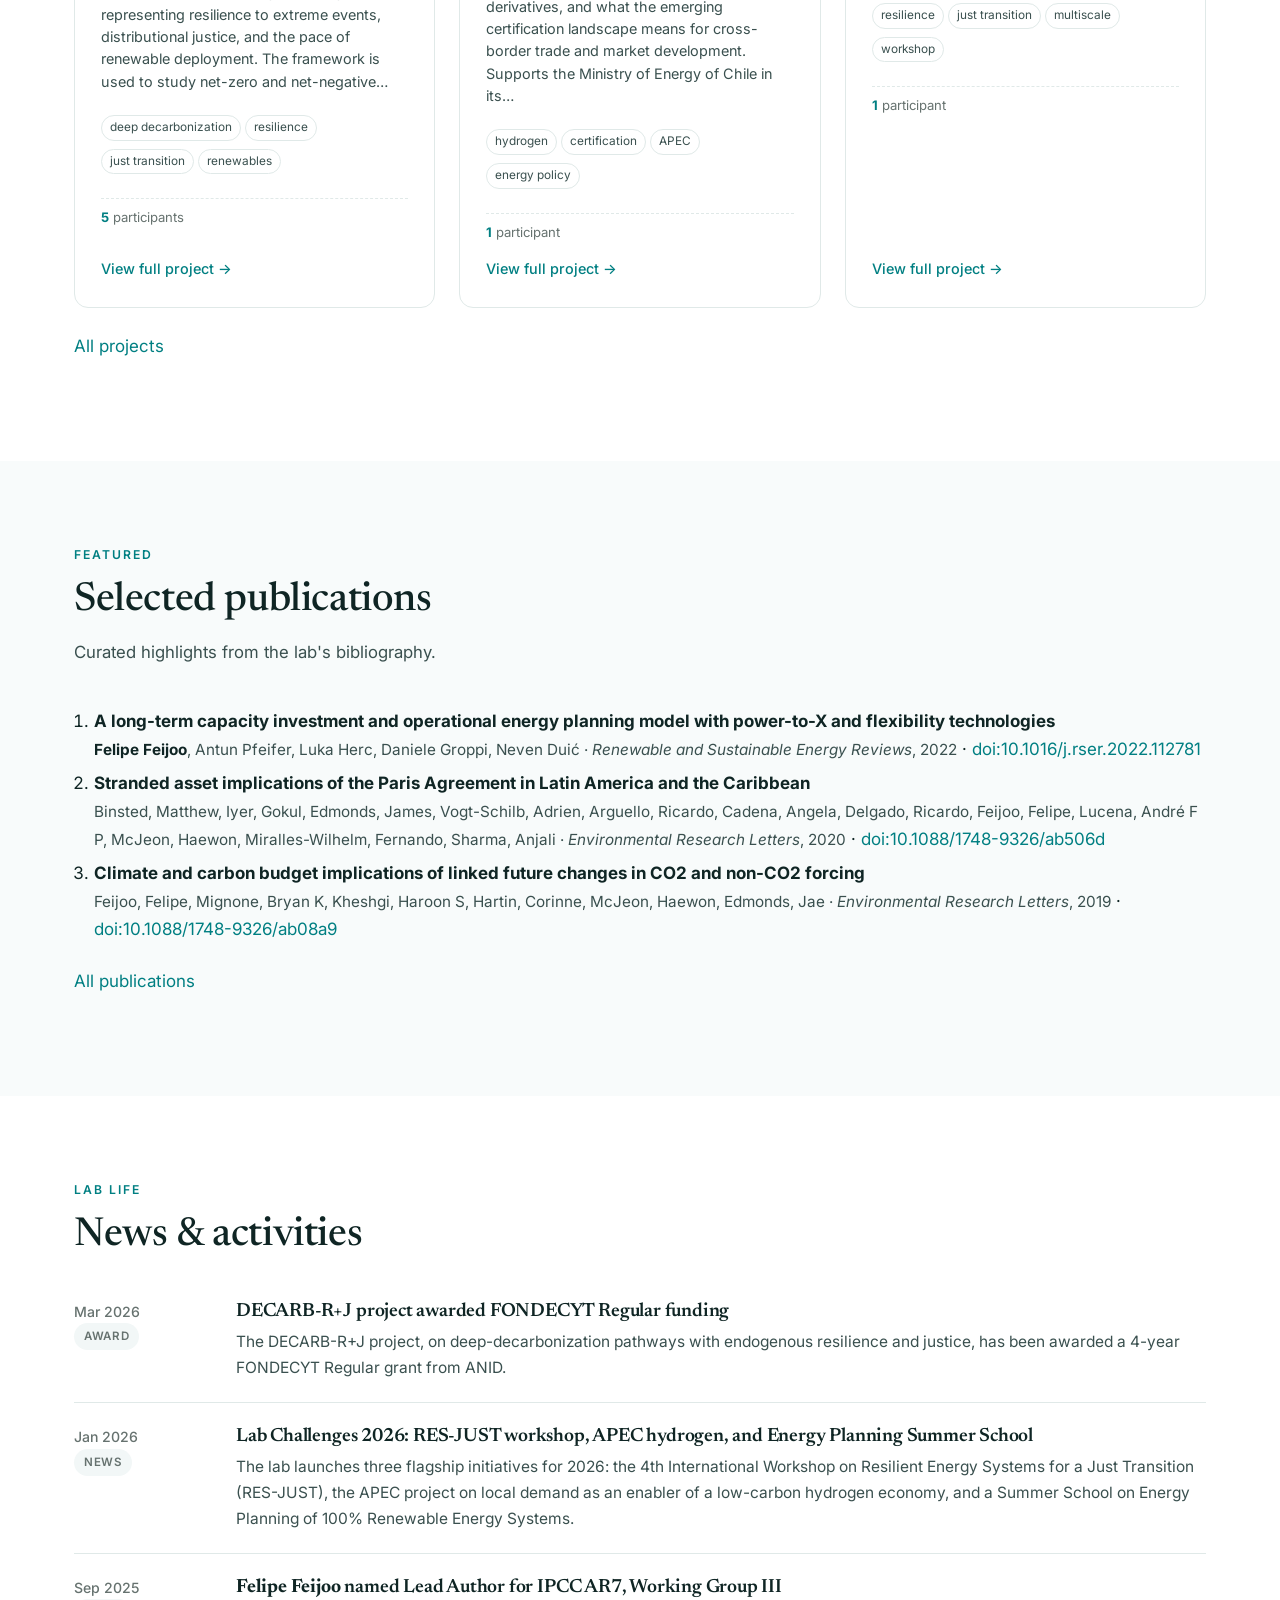
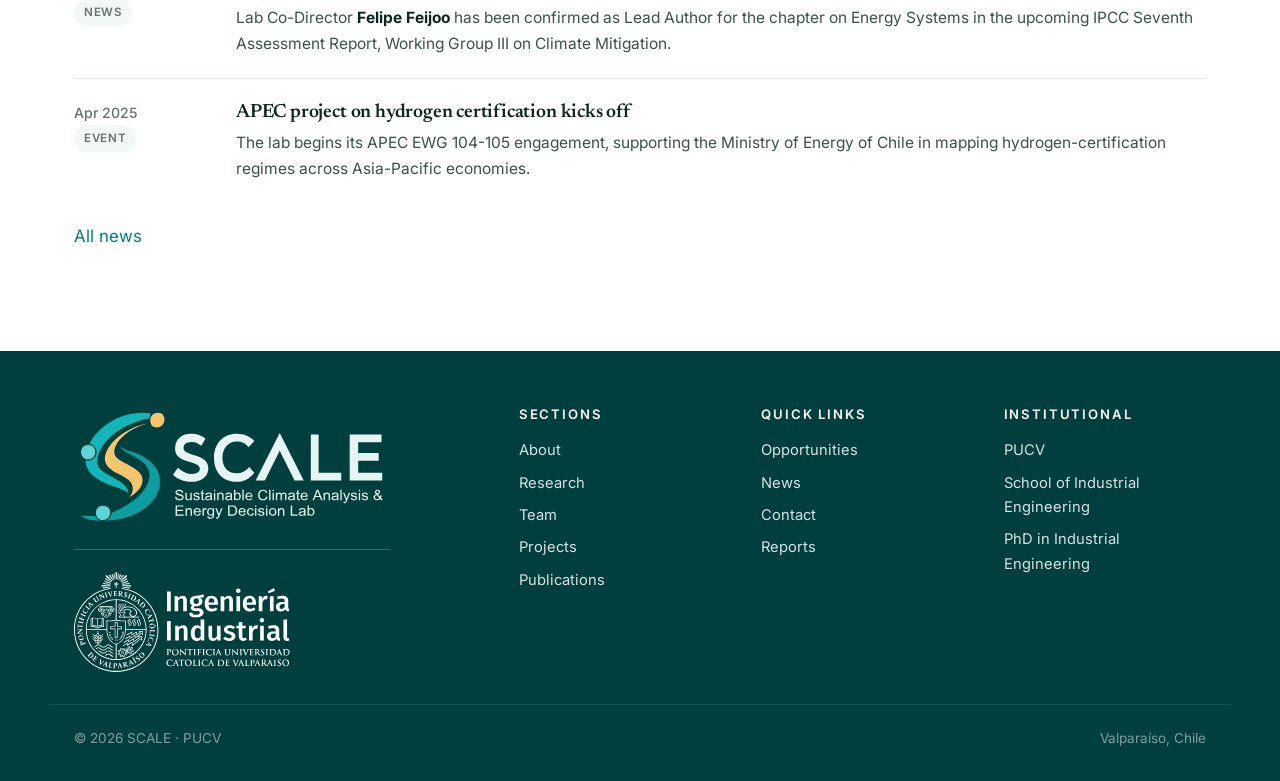
==== commit 4c539d32: "Stack larger logos in footer, drop footer social icons, enlarge header logos" ====
--- a/index.html
+++ b/index.html
@@ -40,7 +40,7 @@
   <link rel="preconnect" href="https://fonts.gstatic.com" crossorigin />
   <link href="https://fonts.googleapis.com/css2?family=Newsreader:ital,opsz,wght@0,6..72,400;0,6..72,500;0,6..72,600;1,6..72,400&family=Inter:wght@300;400;500;600;700&family=JetBrains+Mono:wght@400;500&display=swap" rel="stylesheet" />
 
-  <link rel="stylesheet" href="assets/css/style.css?v=20261020i" />
+  <link rel="stylesheet" href="assets/css/style.css?v=20261020j" />
 </head>
 <body>
 
@@ -202,10 +202,8 @@
     <div class="footer-brand">
       <div class="footer-logos">
         <img class="footer-logo" src="assets/images/logo-dark.svg" alt="SCALE — Sustainable Climate Analysis &amp; Energy Decision Lab" />
-        <span class="brand-divider" aria-hidden="true"></span>
+        <span class="footer-divider" aria-hidden="true"></span>
         <img class="footer-pucv" src="assets/images/logo-pucv-eii-white.svg" alt="PUCV · Escuela de Ingeniería Industrial" />
-      </div>
-      <div class="footer-text">
       </div>
     </div>
     <div>
@@ -245,7 +243,7 @@
 
 <a href="#top" class="to-top" id="to-top" aria-label="Back to top">↑</a>
 
-<script src="assets/js/main.js?v=20261020h"></script>
+<script src="assets/js/main.js?v=20261020j"></script>
 <script src="assets/js/i18n.js?v=20261020g"></script>
 <script src="assets/js/bibtex.js?v=20261020g"></script>
 <script src="assets/js/renderers.js?v=20261020g"></script>
--- a/assets/css/style.css
+++ b/assets/css/style.css
@@ -144,23 +144,23 @@
 }
 .nav {
   display: flex; align-items: center; justify-content: space-between;
-  gap: 16px; padding: 14px 24px;
+  gap: 16px; padding: 16px 24px;
 }
 .nav-brand {
   display: flex; align-items: center; gap: 12px;
   color: var(--ink); text-decoration: none;
 }
 .nav-brand:hover { text-decoration: none; color: var(--brand); }
-.brand-logo { width: 32px; height: 40px; flex: 0 0 32px; }
+.brand-logo { width: 40px; height: 50px; flex: 0 0 40px; }
 .brand-block { display: flex; flex-direction: column; line-height: 1.15; }
 .brand-name {
   font-family: var(--sans); font-weight: 700;
   font-size: 1.15rem; letter-spacing: 0.12em; color: var(--brand-900);
 }
-.brand-wordmark { display: block; height: 17px; width: auto; margin: 2px 0 4px; }
+.brand-wordmark { display: block; height: 21px; width: auto; margin: 2px 0; }
 /* PUCV · Escuela de Ingeniería Industrial logo, set off by a thin rule */
-.brand-divider { width: 1px; height: 34px; background: var(--line); flex: 0 0 1px; }
-.brand-pucv { height: 42px; width: auto; flex: 0 0 auto; }
+.brand-divider { width: 1px; height: 46px; background: var(--line); flex: 0 0 1px; }
+.brand-pucv { height: 58px; width: auto; flex: 0 0 auto; }
 /* Phones: shrink the brand row so both logos fit beside the toggles */
 @media (max-width: 520px) {
   .nav { gap: 8px; padding: 12px 16px; }
@@ -213,17 +213,14 @@
 
 /* Social icons (built by main.js) */
 .nav-social { order: 3; display: flex; gap: 2px; }
-.nav-social a, .nav-social-mobile a, .footer-social a {
+.nav-social a, .nav-social-mobile a {
   display: grid; place-items: center; width: 32px; height: 32px; border-radius: 50%;
   color: var(--ink-soft); text-decoration: none;
   transition: color 0.15s ease, background 0.15s ease;
 }
 .nav-social a:hover, .nav-social-mobile a:hover { color: var(--brand); background: var(--brand-50); }
-.nav-social svg, .nav-social-mobile svg, .footer-social svg { width: 16px; height: 16px; }
+.nav-social svg, .nav-social-mobile svg { width: 16px; height: 16px; }
 .nav-menu .nav-social-item { display: none; }
-.footer-social { display: flex; gap: 6px; margin-top: 14px; }
-.footer-social a { color: rgba(255,255,255,0.75); border: 1px solid rgba(255,255,255,0.22); }
-.footer-social a:hover { color: #fff; border-color: #fff; }
 
 .lang-toggle {
   order: 3;
@@ -811,25 +808,20 @@
 .site-footer a { color: rgba(255,255,255,0.85); }
 .site-footer a:hover { color: #fff; }
 .footer-grid {
-  display: grid; grid-template-columns: 2.6fr 1fr 1fr 1fr; gap: 40px;
+  display: grid; grid-template-columns: 2fr 1fr 1fr 1fr; gap: 40px;
   padding-bottom: 32px; border-bottom: 1px solid rgba(255,255,255,0.1);
 }
-@media (max-width: 900px) {
-  .footer-grid { grid-template-columns: 1fr 1fr; }
-  .footer-brand { grid-column: 1 / -1; }
-}
+@media (max-width: 900px) { .footer-grid { grid-template-columns: 1fr 1fr; } }
 @media (max-width: 540px) { .footer-grid { grid-template-columns: 1fr; gap: 28px; } }
-.footer-logos { display: flex; align-items: center; gap: 20px; flex-wrap: wrap; }
-.footer-logo { height: 88px; width: auto; flex: 0 0 auto; }
-.footer-logos .brand-divider { height: 68px; background: rgba(255,255,255,0.25); }
-.footer-pucv { height: 76px; width: auto; flex: 0 0 auto; }
+/* SCALE logo on top, PUCV logo below, split by a thin rule */
+.footer-logos { display: inline-flex; flex-direction: column; align-items: flex-start; gap: 22px; }
+.footer-logo { height: 120px; width: auto; }
+.footer-divider { align-self: stretch; height: 1px; background: rgba(255,255,255,0.22); }
+.footer-pucv { height: 100px; width: auto; }
 @media (max-width: 540px) {
-  .footer-logos { gap: 12px; }
-  .footer-logo { height: 58px; }
-  .footer-logos .brand-divider { height: 44px; }
-  .footer-pucv { height: 50px; }
-}
-.footer-text .footer-social { margin-top: 20px; }
+  .footer-logo { height: 104px; }
+  .footer-pucv { height: 86px; }
+}
 .foot-links { list-style: none; padding: 0; margin: 0; }
 .foot-links li { margin-bottom: 8px; font-size: 0.92rem; }
 .foot-bottom {
